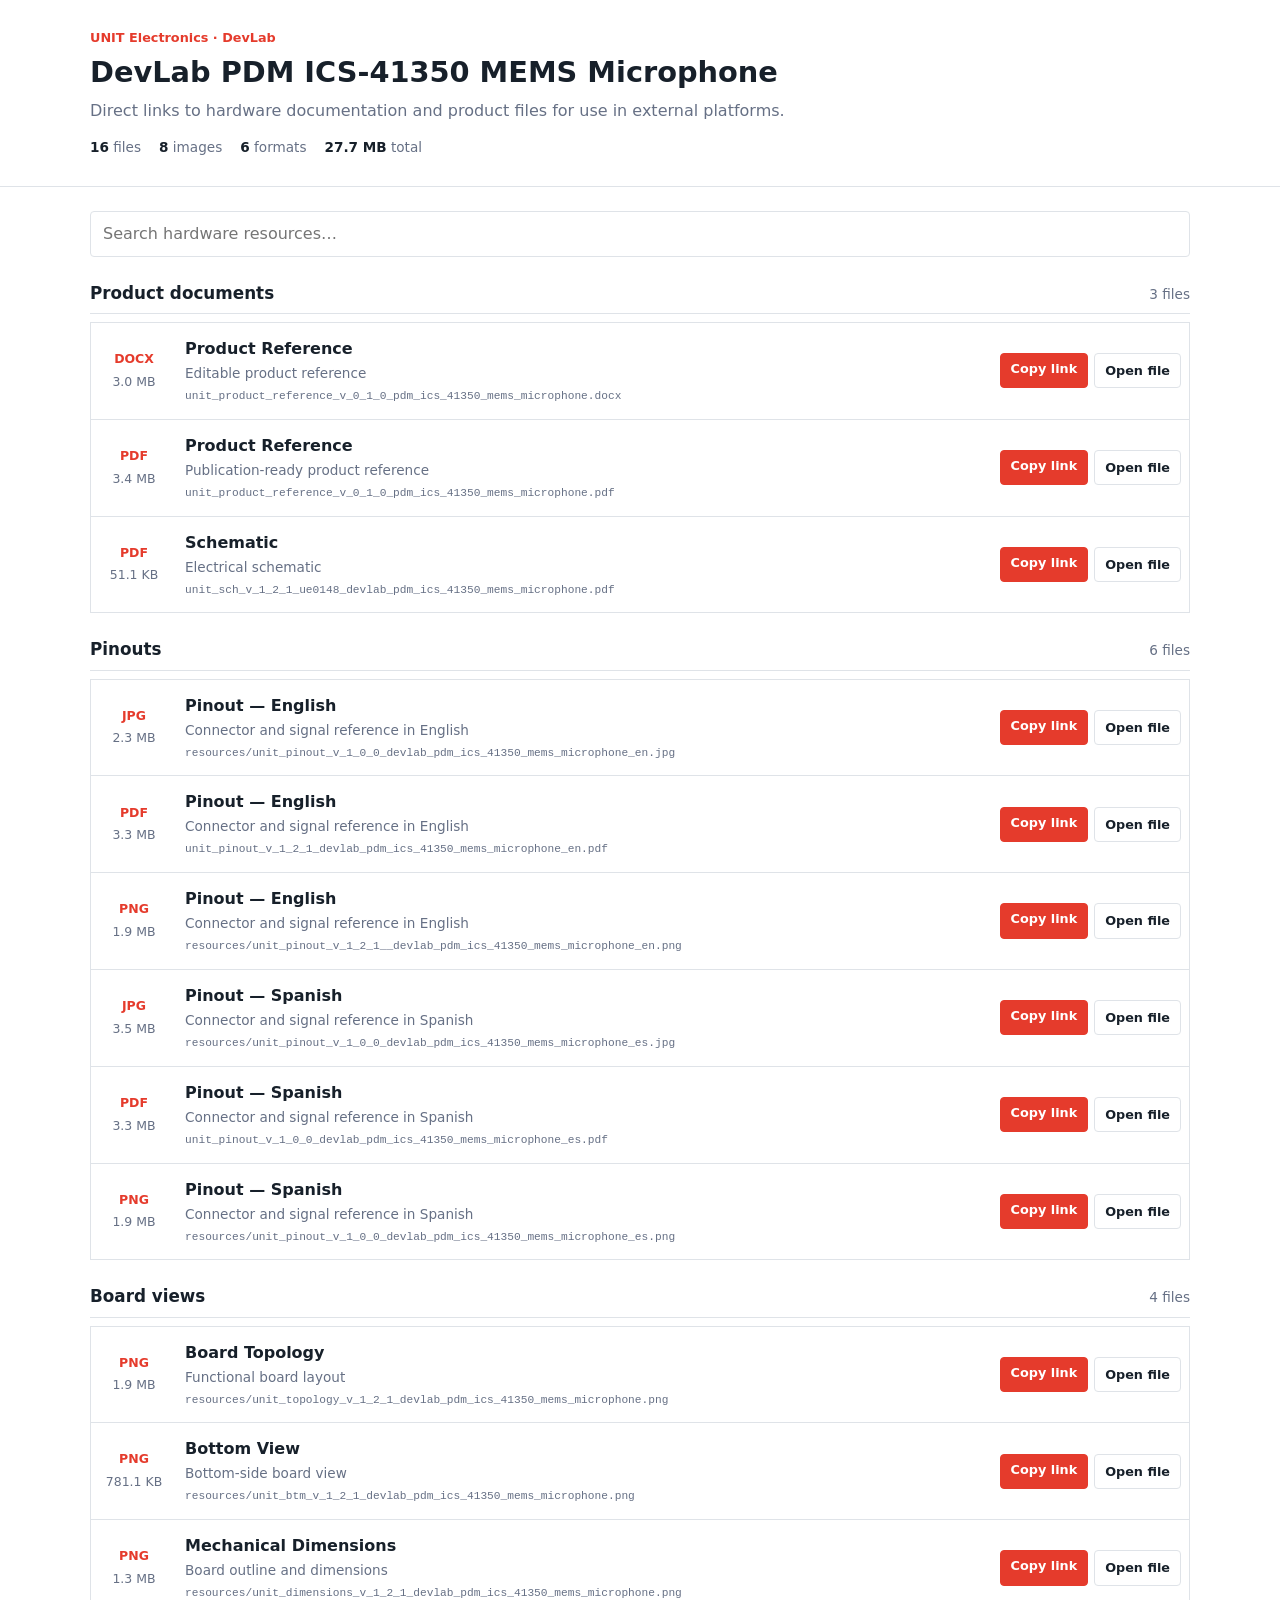
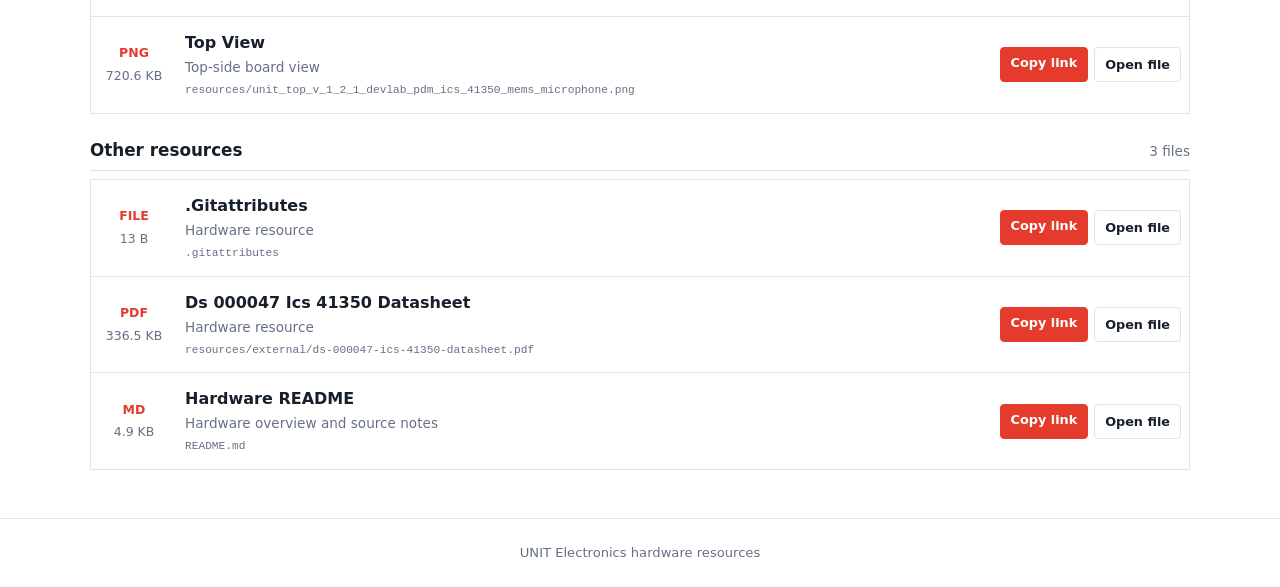
==== docs/hardware/index.html @ 79a632d2 "Auto-update hardware documentation [skip ci]" ====
<!DOCTYPE html>
<html lang="en">
<head>
  <meta charset="UTF-8">
  <meta name="viewport" content="width=device-width, initial-scale=1.0">
  <meta name="description" content="DevLab PDM ICS-41350 MEMS Microphone hardware documentation and downloads">
  <title>DevLab PDM ICS-41350 MEMS Microphone | Hardware Resources</title>
  <style>
    :root {
      --ink: #17202a;
      --muted: #667085;
      --line: #dfe3e8;
      --brand: #e53b2c;
    }
    * { box-sizing: border-box; }
    body {
      margin: 0;
      color: var(--ink);
      font: 16px/1.5 Inter, ui-sans-serif, system-ui, -apple-system, sans-serif;
    }
    .site-header { border-bottom: 1px solid var(--line); }
    .header-content, main {
      width: min(1100px, calc(100% - 32px));
      margin: 0 auto;
    }
    .header-content { padding: 28px 0; }
    .eyebrow {
      margin: 0 0 4px;
      color: var(--brand);
      font-size: .8rem;
      font-weight: 700;
    }
    h1 { margin: 0; font-size: 1.8rem; }
    .subtitle { margin: 5px 0 0; color: var(--muted); }
    .summary {
      display: flex;
      flex-wrap: wrap;
      gap: 18px;
      margin-top: 14px;
      color: var(--muted);
      font-size: .85rem;
    }
    .summary strong { color: var(--ink); }
    main { padding: 24px 0 48px; }
    .toolbar { margin-bottom: 24px; }
    .search {
      width: 100%;
      padding: 10px 12px;
      border: 1px solid var(--line);
      border-radius: 4px;
      color: var(--ink);
      font: inherit;
    }
    .search:focus { outline: 2px solid #f6c4bf; border-color: var(--brand); }
    .resource-section { margin-top: 24px; }
    .section-heading {
      display: flex;
      align-items: baseline;
      justify-content: space-between;
      margin-bottom: 8px;
      border-bottom: 1px solid var(--line);
    }
    .section-heading h2 { margin: 0 0 7px; font-size: 1.05rem; }
    .section-heading span { color: var(--muted); font-size: .85rem; }
    .resource-list { border-top: 1px solid var(--line); }
    .resource-item {
      display: grid;
      grid-template-columns: 70px minmax(0, 1fr) auto;
      align-items: center;
      gap: 16px;
      padding: 14px 8px;
      border: 1px solid var(--line);
      border-top: 0;
    }
    .file-meta { display: grid; gap: 4px; text-align: center; }
    .file-type {
      color: var(--brand);
      font-size: .78rem;
    }
    .file-size { color: var(--muted); font-size: .78rem; }
    .resource-details { min-width: 0; }
    .resource-item h3 { margin: 0; font-size: 1rem; }
    .resource-item p {
      display: inline;
      margin: 0 8px 0 0;
      color: var(--muted);
      font-size: .85rem;
    }
    .resource-item code {
      display: block;
      overflow: hidden;
      margin-top: 3px;
      color: var(--muted);
      font-size: .7rem;
      text-overflow: ellipsis;
      white-space: nowrap;
    }
    .actions { display: flex; gap: 6px; }
    .button {
      display: inline-flex;
      justify-content: center;
      padding: 7px 10px;
      border: 1px solid var(--line);
      border-radius: 4px;
      color: var(--ink);
      background: #fff;
      cursor: pointer;
      text-decoration: none;
      font-size: .8rem;
      font-weight: 600;
      font-family: inherit;
    }
    .button:hover { border-color: #aeb4bd; }
    .button.primary { color: #fff; border-color: var(--brand); background: var(--brand); }
    .empty-state { display: none; padding: 32px 0; color: var(--muted); text-align: center; }
    footer { padding: 24px 16px; border-top: 1px solid var(--line); color: var(--muted); text-align: center; font-size: .82rem; }
    [hidden] { display: none !important; }
    .visually-hidden {
      position: absolute;
      width: 1px;
      height: 1px;
      padding: 0;
      margin: -1px;
      overflow: hidden;
      clip: rect(0, 0, 0, 0);
      white-space: nowrap;
      border: 0;
    }
    @media (max-width: 680px) {
      .resource-item { grid-template-columns: 52px minmax(0, 1fr); }
      .actions { grid-column: 1 / -1; padding-left: 68px; }
    }
  </style>
</head>
<body>
  <header class="site-header">
    <div class="header-content">
      <p class="eyebrow">UNIT Electronics · DevLab</p>
      <h1>DevLab PDM ICS-41350 MEMS Microphone</h1>
      <p class="subtitle">Direct links to hardware documentation and product files for use in external platforms.</p>
      <div class="summary" aria-label="Resource summary">
        <span><strong>16</strong> files</span>
        <span><strong>8</strong> images</span>
        <span><strong>6</strong> formats</span>
        <span><strong>27.7 MB</strong> total</span>
      </div>
    </div>
  </header>
  <main>
    <div class="toolbar">
      <label for="resource-search" class="visually-hidden">Search hardware resources</label>
      <input id="resource-search" class="search" type="search" placeholder="Search hardware resources…" autocomplete="off">
    </div>

      <section class="resource-section">
        <div class="section-heading">
          <h2>Product documents</h2>
          <span>3 files</span>
        </div>
        <div class="resource-list">
        <article class="resource-item" data-search="product reference unit_product_reference_v_0_1_0_pdm_ics_41350_mems_microphone.docx editable product reference">
          <div class="file-meta">
            <strong class="file-type">DOCX</strong>
            <span class="file-size">3.0 MB</span>
          </div>
          <div class="resource-details">
            <h3>Product Reference</h3>
            <p>Editable product reference</p>
            <code title="unit_product_reference_v_0_1_0_pdm_ics_41350_mems_microphone.docx">unit_product_reference_v_0_1_0_pdm_ics_41350_mems_microphone.docx</code>
          </div>
          <div class="actions">
            <button class="button primary copy-link" type="button" data-url="unit_product_reference_v_0_1_0_pdm_ics_41350_mems_microphone.docx">Copy link</button>
            <a class="button" href="unit_product_reference_v_0_1_0_pdm_ics_41350_mems_microphone.docx" target="_blank" rel="noopener">Open file</a>
          </div>
        </article>

        <article class="resource-item" data-search="product reference unit_product_reference_v_0_1_0_pdm_ics_41350_mems_microphone.pdf publication-ready product reference">
          <div class="file-meta">
            <strong class="file-type">PDF</strong>
            <span class="file-size">3.4 MB</span>
          </div>
          <div class="resource-details">
            <h3>Product Reference</h3>
            <p>Publication-ready product reference</p>
            <code title="unit_product_reference_v_0_1_0_pdm_ics_41350_mems_microphone.pdf">unit_product_reference_v_0_1_0_pdm_ics_41350_mems_microphone.pdf</code>
          </div>
          <div class="actions">
            <button class="button primary copy-link" type="button" data-url="unit_product_reference_v_0_1_0_pdm_ics_41350_mems_microphone.pdf">Copy link</button>
            <a class="button" href="unit_product_reference_v_0_1_0_pdm_ics_41350_mems_microphone.pdf" target="_blank" rel="noopener">Open file</a>
          </div>
        </article>

        <article class="resource-item" data-search="schematic unit_sch_v_1_2_1_ue0148_devlab_pdm_ics_41350_mems_microphone.pdf electrical schematic">
          <div class="file-meta">
            <strong class="file-type">PDF</strong>
            <span class="file-size">51.1 KB</span>
          </div>
          <div class="resource-details">
            <h3>Schematic</h3>
            <p>Electrical schematic</p>
            <code title="unit_sch_v_1_2_1_ue0148_devlab_pdm_ics_41350_mems_microphone.pdf">unit_sch_v_1_2_1_ue0148_devlab_pdm_ics_41350_mems_microphone.pdf</code>
          </div>
          <div class="actions">
            <button class="button primary copy-link" type="button" data-url="unit_sch_v_1_2_1_ue0148_devlab_pdm_ics_41350_mems_microphone.pdf">Copy link</button>
            <a class="button" href="unit_sch_v_1_2_1_ue0148_devlab_pdm_ics_41350_mems_microphone.pdf" target="_blank" rel="noopener">Open file</a>
          </div>
        </article>
        </div>
      </section>
      <section class="resource-section">
        <div class="section-heading">
          <h2>Pinouts</h2>
          <span>6 files</span>
        </div>
        <div class="resource-list">
        <article class="resource-item" data-search="pinout — english resources/unit_pinout_v_1_0_0_devlab_pdm_ics_41350_mems_microphone_en.jpg connector and signal reference in english">
          <div class="file-meta">
            <strong class="file-type">JPG</strong>
            <span class="file-size">2.3 MB</span>
          </div>
          <div class="resource-details">
            <h3>Pinout — English</h3>
            <p>Connector and signal reference in English</p>
            <code title="resources/unit_pinout_v_1_0_0_devlab_pdm_ics_41350_mems_microphone_en.jpg">resources/unit_pinout_v_1_0_0_devlab_pdm_ics_41350_mems_microphone_en.jpg</code>
          </div>
          <div class="actions">
            <button class="button primary copy-link" type="button" data-url="resources/unit_pinout_v_1_0_0_devlab_pdm_ics_41350_mems_microphone_en.jpg">Copy link</button>
            <a class="button" href="resources/unit_pinout_v_1_0_0_devlab_pdm_ics_41350_mems_microphone_en.jpg" target="_blank" rel="noopener">Open file</a>
          </div>
        </article>

        <article class="resource-item" data-search="pinout — english unit_pinout_v_1_2_1_devlab_pdm_ics_41350_mems_microphone_en.pdf connector and signal reference in english">
          <div class="file-meta">
            <strong class="file-type">PDF</strong>
            <span class="file-size">3.3 MB</span>
          </div>
          <div class="resource-details">
            <h3>Pinout — English</h3>
            <p>Connector and signal reference in English</p>
            <code title="unit_pinout_v_1_2_1_devlab_pdm_ics_41350_mems_microphone_en.pdf">unit_pinout_v_1_2_1_devlab_pdm_ics_41350_mems_microphone_en.pdf</code>
          </div>
          <div class="actions">
            <button class="button primary copy-link" type="button" data-url="unit_pinout_v_1_2_1_devlab_pdm_ics_41350_mems_microphone_en.pdf">Copy link</button>
            <a class="button" href="unit_pinout_v_1_2_1_devlab_pdm_ics_41350_mems_microphone_en.pdf" target="_blank" rel="noopener">Open file</a>
          </div>
        </article>

        <article class="resource-item" data-search="pinout — english resources/unit_pinout_v_1_2_1__devlab_pdm_ics_41350_mems_microphone_en.png connector and signal reference in english">
          <div class="file-meta">
            <strong class="file-type">PNG</strong>
            <span class="file-size">1.9 MB</span>
          </div>
          <div class="resource-details">
            <h3>Pinout — English</h3>
            <p>Connector and signal reference in English</p>
            <code title="resources/unit_pinout_v_1_2_1__devlab_pdm_ics_41350_mems_microphone_en.png">resources/unit_pinout_v_1_2_1__devlab_pdm_ics_41350_mems_microphone_en.png</code>
          </div>
          <div class="actions">
            <button class="button primary copy-link" type="button" data-url="resources/unit_pinout_v_1_2_1__devlab_pdm_ics_41350_mems_microphone_en.png">Copy link</button>
            <a class="button" href="resources/unit_pinout_v_1_2_1__devlab_pdm_ics_41350_mems_microphone_en.png" target="_blank" rel="noopener">Open file</a>
          </div>
        </article>

        <article class="resource-item" data-search="pinout — spanish resources/unit_pinout_v_1_0_0_devlab_pdm_ics_41350_mems_microphone_es.jpg connector and signal reference in spanish">
          <div class="file-meta">
            <strong class="file-type">JPG</strong>
            <span class="file-size">3.5 MB</span>
          </div>
          <div class="resource-details">
            <h3>Pinout — Spanish</h3>
            <p>Connector and signal reference in Spanish</p>
            <code title="resources/unit_pinout_v_1_0_0_devlab_pdm_ics_41350_mems_microphone_es.jpg">resources/unit_pinout_v_1_0_0_devlab_pdm_ics_41350_mems_microphone_es.jpg</code>
          </div>
          <div class="actions">
            <button class="button primary copy-link" type="button" data-url="resources/unit_pinout_v_1_0_0_devlab_pdm_ics_41350_mems_microphone_es.jpg">Copy link</button>
            <a class="button" href="resources/unit_pinout_v_1_0_0_devlab_pdm_ics_41350_mems_microphone_es.jpg" target="_blank" rel="noopener">Open file</a>
          </div>
        </article>

        <article class="resource-item" data-search="pinout — spanish unit_pinout_v_1_0_0_devlab_pdm_ics_41350_mems_microphone_es.pdf connector and signal reference in spanish">
          <div class="file-meta">
            <strong class="file-type">PDF</strong>
            <span class="file-size">3.3 MB</span>
          </div>
          <div class="resource-details">
            <h3>Pinout — Spanish</h3>
            <p>Connector and signal reference in Spanish</p>
            <code title="unit_pinout_v_1_0_0_devlab_pdm_ics_41350_mems_microphone_es.pdf">unit_pinout_v_1_0_0_devlab_pdm_ics_41350_mems_microphone_es.pdf</code>
          </div>
          <div class="actions">
            <button class="button primary copy-link" type="button" data-url="unit_pinout_v_1_0_0_devlab_pdm_ics_41350_mems_microphone_es.pdf">Copy link</button>
            <a class="button" href="unit_pinout_v_1_0_0_devlab_pdm_ics_41350_mems_microphone_es.pdf" target="_blank" rel="noopener">Open file</a>
          </div>
        </article>

        <article class="resource-item" data-search="pinout — spanish resources/unit_pinout_v_1_0_0_devlab_pdm_ics_41350_mems_microphone_es.png connector and signal reference in spanish">
          <div class="file-meta">
            <strong class="file-type">PNG</strong>
            <span class="file-size">1.9 MB</span>
          </div>
          <div class="resource-details">
            <h3>Pinout — Spanish</h3>
            <p>Connector and signal reference in Spanish</p>
            <code title="resources/unit_pinout_v_1_0_0_devlab_pdm_ics_41350_mems_microphone_es.png">resources/unit_pinout_v_1_0_0_devlab_pdm_ics_41350_mems_microphone_es.png</code>
          </div>
          <div class="actions">
            <button class="button primary copy-link" type="button" data-url="resources/unit_pinout_v_1_0_0_devlab_pdm_ics_41350_mems_microphone_es.png">Copy link</button>
            <a class="button" href="resources/unit_pinout_v_1_0_0_devlab_pdm_ics_41350_mems_microphone_es.png" target="_blank" rel="noopener">Open file</a>
          </div>
        </article>
        </div>
      </section>
      <section class="resource-section">
        <div class="section-heading">
          <h2>Board views</h2>
          <span>4 files</span>
        </div>
        <div class="resource-list">
        <article class="resource-item" data-search="board topology resources/unit_topology_v_1_2_1_devlab_pdm_ics_41350_mems_microphone.png functional board layout">
          <div class="file-meta">
            <strong class="file-type">PNG</strong>
            <span class="file-size">1.9 MB</span>
          </div>
          <div class="resource-details">
            <h3>Board Topology</h3>
            <p>Functional board layout</p>
            <code title="resources/unit_topology_v_1_2_1_devlab_pdm_ics_41350_mems_microphone.png">resources/unit_topology_v_1_2_1_devlab_pdm_ics_41350_mems_microphone.png</code>
          </div>
          <div class="actions">
            <button class="button primary copy-link" type="button" data-url="resources/unit_topology_v_1_2_1_devlab_pdm_ics_41350_mems_microphone.png">Copy link</button>
            <a class="button" href="resources/unit_topology_v_1_2_1_devlab_pdm_ics_41350_mems_microphone.png" target="_blank" rel="noopener">Open file</a>
          </div>
        </article>

        <article class="resource-item" data-search="bottom view resources/unit_btm_v_1_2_1_devlab_pdm_ics_41350_mems_microphone.png bottom-side board view">
          <div class="file-meta">
            <strong class="file-type">PNG</strong>
            <span class="file-size">781.1 KB</span>
          </div>
          <div class="resource-details">
            <h3>Bottom View</h3>
            <p>Bottom-side board view</p>
            <code title="resources/unit_btm_v_1_2_1_devlab_pdm_ics_41350_mems_microphone.png">resources/unit_btm_v_1_2_1_devlab_pdm_ics_41350_mems_microphone.png</code>
          </div>
          <div class="actions">
            <button class="button primary copy-link" type="button" data-url="resources/unit_btm_v_1_2_1_devlab_pdm_ics_41350_mems_microphone.png">Copy link</button>
            <a class="button" href="resources/unit_btm_v_1_2_1_devlab_pdm_ics_41350_mems_microphone.png" target="_blank" rel="noopener">Open file</a>
          </div>
        </article>

        <article class="resource-item" data-search="mechanical dimensions resources/unit_dimensions_v_1_2_1_devlab_pdm_ics_41350_mems_microphone.png board outline and dimensions">
          <div class="file-meta">
            <strong class="file-type">PNG</strong>
            <span class="file-size">1.3 MB</span>
          </div>
          <div class="resource-details">
            <h3>Mechanical Dimensions</h3>
            <p>Board outline and dimensions</p>
            <code title="resources/unit_dimensions_v_1_2_1_devlab_pdm_ics_41350_mems_microphone.png">resources/unit_dimensions_v_1_2_1_devlab_pdm_ics_41350_mems_microphone.png</code>
          </div>
          <div class="actions">
            <button class="button primary copy-link" type="button" data-url="resources/unit_dimensions_v_1_2_1_devlab_pdm_ics_41350_mems_microphone.png">Copy link</button>
            <a class="button" href="resources/unit_dimensions_v_1_2_1_devlab_pdm_ics_41350_mems_microphone.png" target="_blank" rel="noopener">Open file</a>
          </div>
        </article>

        <article class="resource-item" data-search="top view resources/unit_top_v_1_2_1_devlab_pdm_ics_41350_mems_microphone.png top-side board view">
          <div class="file-meta">
            <strong class="file-type">PNG</strong>
            <span class="file-size">720.6 KB</span>
          </div>
          <div class="resource-details">
            <h3>Top View</h3>
            <p>Top-side board view</p>
            <code title="resources/unit_top_v_1_2_1_devlab_pdm_ics_41350_mems_microphone.png">resources/unit_top_v_1_2_1_devlab_pdm_ics_41350_mems_microphone.png</code>
          </div>
          <div class="actions">
            <button class="button primary copy-link" type="button" data-url="resources/unit_top_v_1_2_1_devlab_pdm_ics_41350_mems_microphone.png">Copy link</button>
            <a class="button" href="resources/unit_top_v_1_2_1_devlab_pdm_ics_41350_mems_microphone.png" target="_blank" rel="noopener">Open file</a>
          </div>
        </article>
        </div>
      </section>
      <section class="resource-section">
        <div class="section-heading">
          <h2>Other resources</h2>
          <span>3 files</span>
        </div>
        <div class="resource-list">
        <article class="resource-item" data-search=".gitattributes .gitattributes hardware resource">
          <div class="file-meta">
            <strong class="file-type">FILE</strong>
            <span class="file-size">13 B</span>
          </div>
          <div class="resource-details">
            <h3>.Gitattributes</h3>
            <p>Hardware resource</p>
            <code title=".gitattributes">.gitattributes</code>
          </div>
          <div class="actions">
            <button class="button primary copy-link" type="button" data-url=".gitattributes">Copy link</button>
            <a class="button" href=".gitattributes" target="_blank" rel="noopener">Open file</a>
          </div>
        </article>

        <article class="resource-item" data-search="ds 000047 ics 41350 datasheet resources/external/ds-000047-ics-41350-datasheet.pdf hardware resource">
          <div class="file-meta">
            <strong class="file-type">PDF</strong>
            <span class="file-size">336.5 KB</span>
          </div>
          <div class="resource-details">
            <h3>Ds 000047 Ics 41350 Datasheet</h3>
            <p>Hardware resource</p>
            <code title="resources/external/ds-000047-ics-41350-datasheet.pdf">resources/external/ds-000047-ics-41350-datasheet.pdf</code>
          </div>
          <div class="actions">
            <button class="button primary copy-link" type="button" data-url="resources/external/ds-000047-ics-41350-datasheet.pdf">Copy link</button>
            <a class="button" href="resources/external/ds-000047-ics-41350-datasheet.pdf" target="_blank" rel="noopener">Open file</a>
          </div>
        </article>

        <article class="resource-item" data-search="hardware readme readme.md hardware overview and source notes">
          <div class="file-meta">
            <strong class="file-type">MD</strong>
            <span class="file-size">4.9 KB</span>
          </div>
          <div class="resource-details">
            <h3>Hardware README</h3>
            <p>Hardware overview and source notes</p>
            <code title="README.md">README.md</code>
          </div>
          <div class="actions">
            <button class="button primary copy-link" type="button" data-url="README.md">Copy link</button>
            <a class="button" href="README.md" target="_blank" rel="noopener">Open file</a>
          </div>
        </article>
        </div>
      </section>
    <p id="empty-state" class="empty-state">No resources match your search.</p>
  </main>
  <footer>UNIT Electronics hardware resources</footer>
  <script>
    const search = document.getElementById('resource-search');
    const sections = [...document.querySelectorAll('.resource-section')];
    const emptyState = document.getElementById('empty-state');
    const copyText = async (text) => {
      try {
        await navigator.clipboard.writeText(text);
      } catch (error) {
        const input = document.createElement('textarea');
        input.value = text;
        input.style.position = 'fixed';
        input.style.opacity = '0';
        document.body.appendChild(input);
        input.select();
        document.execCommand('copy');
        input.remove();
      }
    };
    document.querySelectorAll('.copy-link').forEach((button) => {
      button.addEventListener('click', async () => {
        const absoluteUrl = new URL(button.dataset.url, document.baseURI).href;
        await copyText(absoluteUrl);
        const originalLabel = button.textContent;
        button.textContent = 'Copied';
        setTimeout(() => { button.textContent = originalLabel; }, 1600);
      });
    });
    search.addEventListener('input', () => {
      const query = search.value.trim().toLowerCase();
      let visibleCards = 0;
      sections.forEach((section) => {
        let sectionCards = 0;
        section.querySelectorAll('.resource-item').forEach((card) => {
          const match = card.dataset.search.includes(query);
          card.hidden = !match;
          sectionCards += Number(match);
        });
        section.hidden = sectionCards === 0;
        visibleCards += sectionCards;
      });
      emptyState.style.display = visibleCards ? 'none' : 'block';
    });
  </script>
</body>
</html>
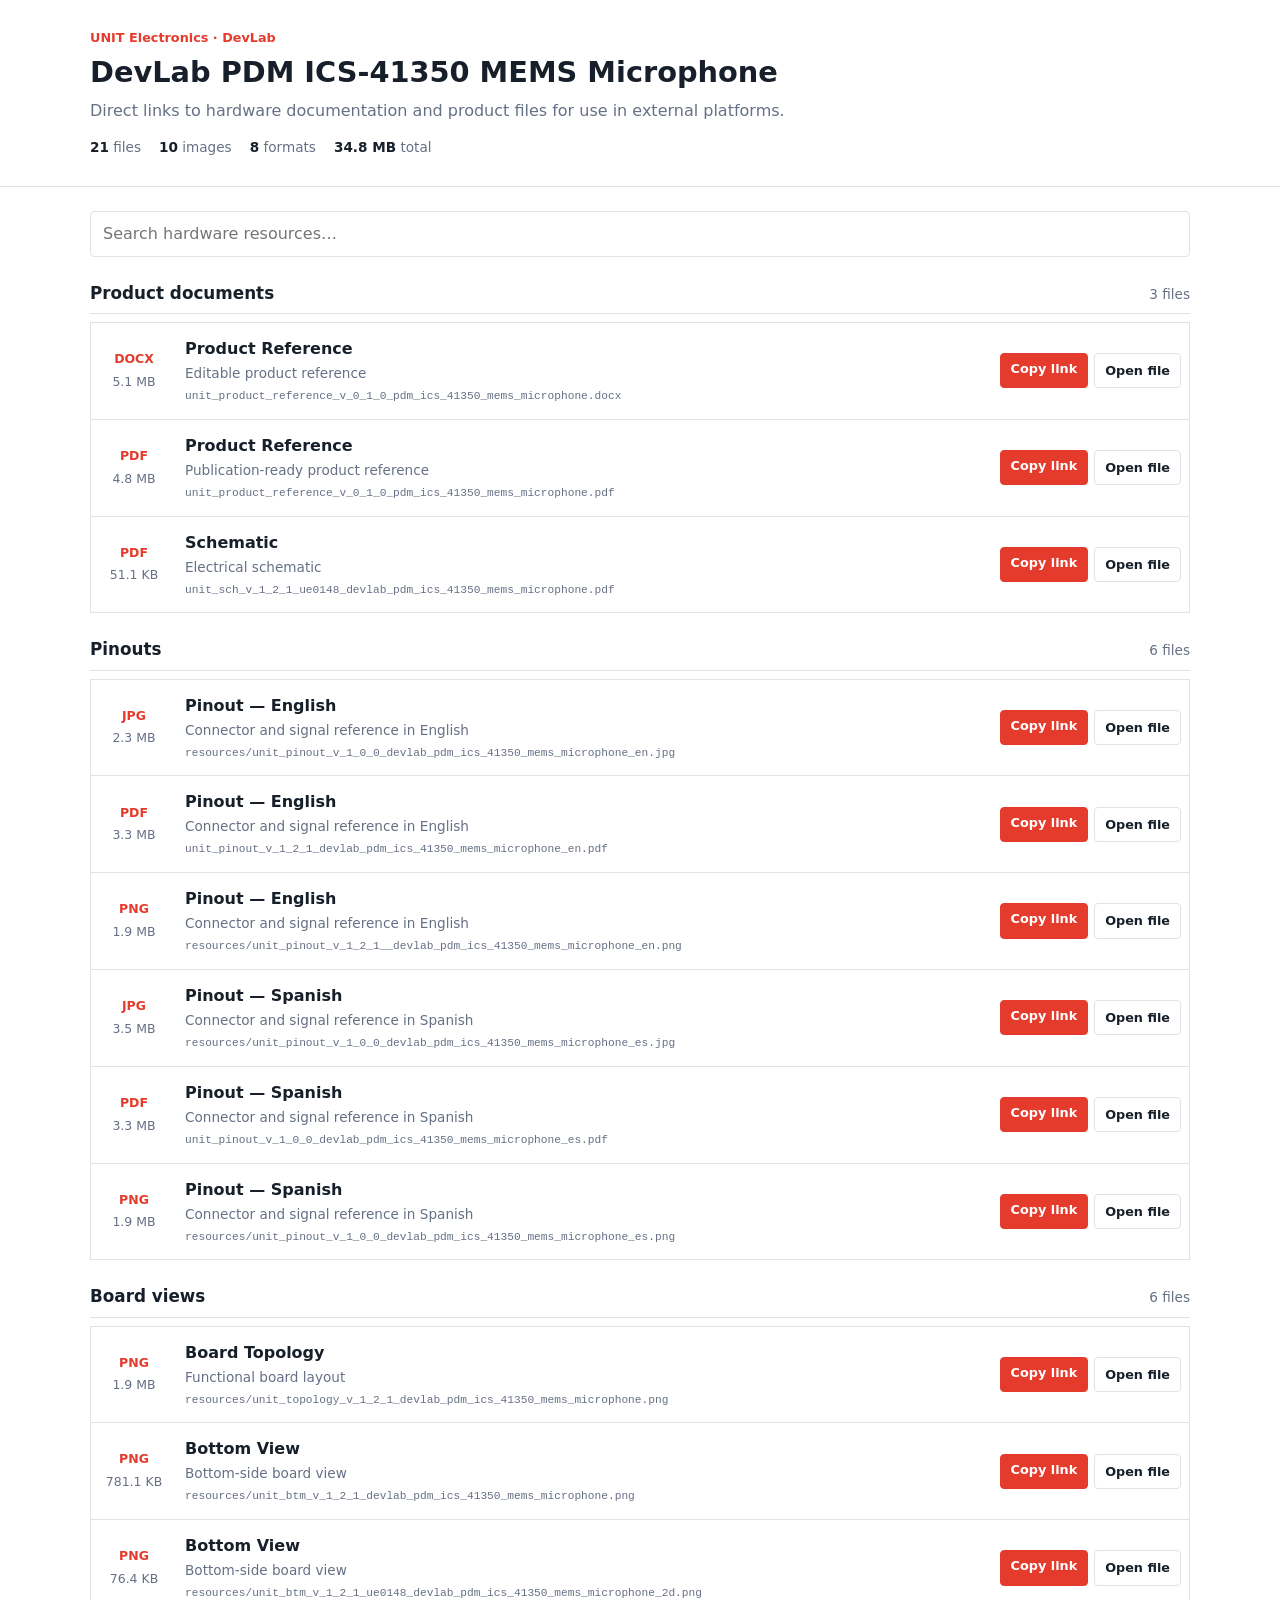
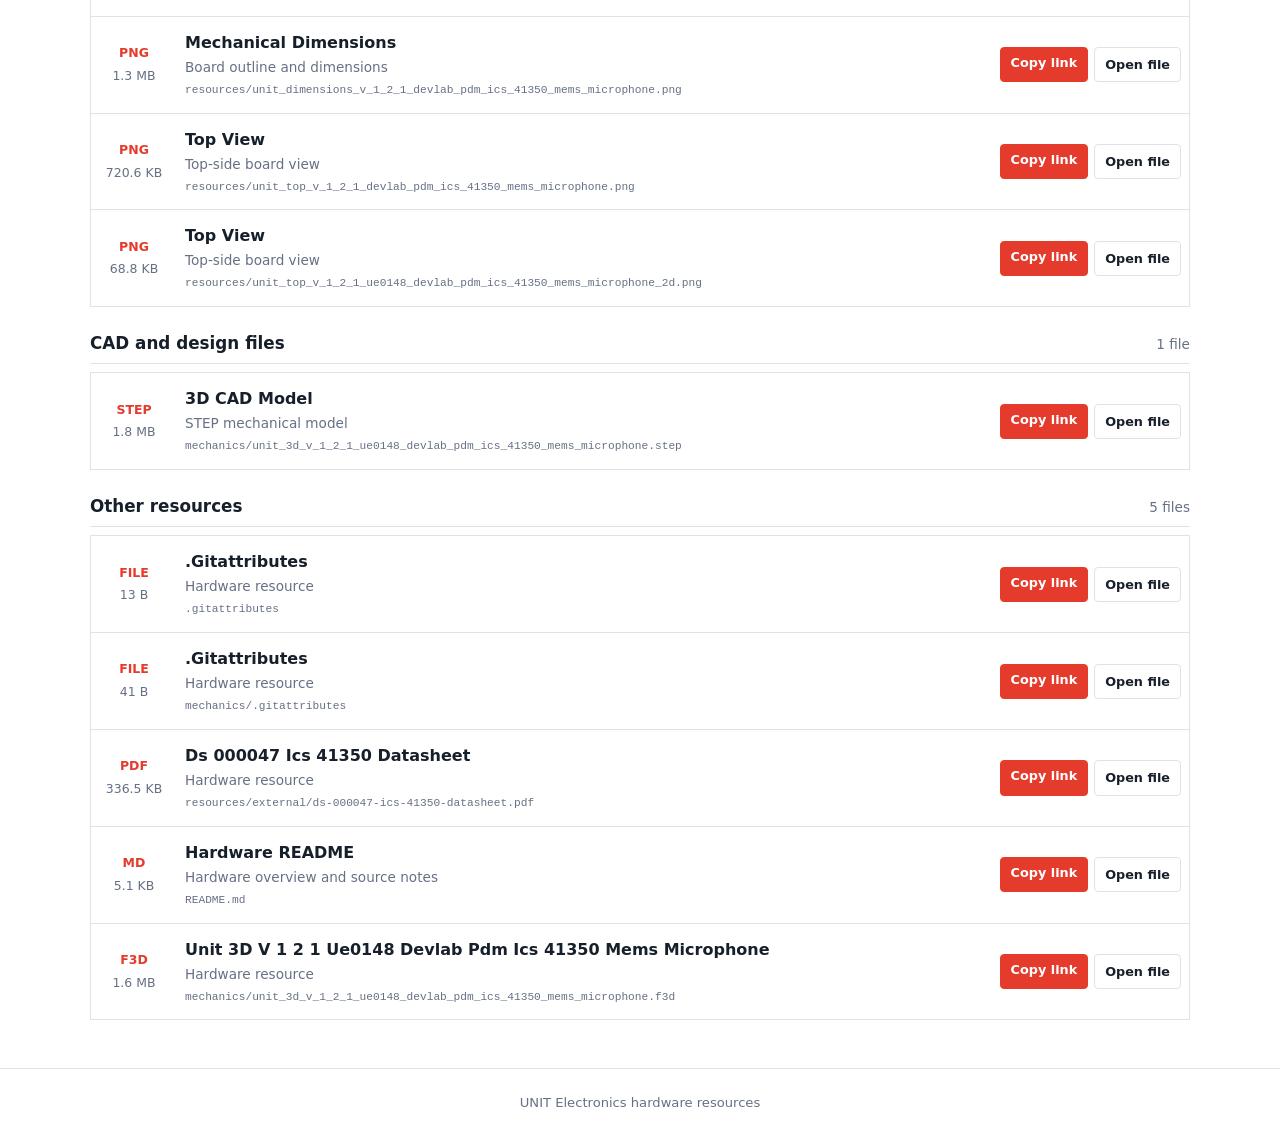
==== commit 7640d8e7: "Auto-update hardware documentation [skip ci]" ====
--- a/docs/hardware/index.html
+++ b/docs/hardware/index.html
@@ -139,10 +139,10 @@
       <h1>DevLab PDM ICS-41350 MEMS Microphone</h1>
       <p class="subtitle">Direct links to hardware documentation and product files for use in external platforms.</p>
       <div class="summary" aria-label="Resource summary">
-        <span><strong>16</strong> files</span>
-        <span><strong>8</strong> images</span>
-        <span><strong>6</strong> formats</span>
-        <span><strong>27.7 MB</strong> total</span>
+        <span><strong>21</strong> files</span>
+        <span><strong>10</strong> images</span>
+        <span><strong>8</strong> formats</span>
+        <span><strong>34.8 MB</strong> total</span>
       </div>
     </div>
   </header>
@@ -161,7 +161,7 @@
         <article class="resource-item" data-search="product reference unit_product_reference_v_0_1_0_pdm_ics_41350_mems_microphone.docx editable product reference">
           <div class="file-meta">
             <strong class="file-type">DOCX</strong>
-            <span class="file-size">3.0 MB</span>
+            <span class="file-size">5.1 MB</span>
           </div>
           <div class="resource-details">
             <h3>Product Reference</h3>
@@ -177,7 +177,7 @@
         <article class="resource-item" data-search="product reference unit_product_reference_v_0_1_0_pdm_ics_41350_mems_microphone.pdf publication-ready product reference">
           <div class="file-meta">
             <strong class="file-type">PDF</strong>
-            <span class="file-size">3.4 MB</span>
+            <span class="file-size">4.8 MB</span>
           </div>
           <div class="resource-details">
             <h3>Product Reference</h3>
@@ -313,7 +313,7 @@
       <section class="resource-section">
         <div class="section-heading">
           <h2>Board views</h2>
-          <span>4 files</span>
+          <span>6 files</span>
         </div>
         <div class="resource-list">
         <article class="resource-item" data-search="board topology resources/unit_topology_v_1_2_1_devlab_pdm_ics_41350_mems_microphone.png functional board layout">
@@ -348,6 +348,22 @@
           </div>
         </article>
 
+        <article class="resource-item" data-search="bottom view resources/unit_btm_v_1_2_1_ue0148_devlab_pdm_ics_41350_mems_microphone_2d.png bottom-side board view">
+          <div class="file-meta">
+            <strong class="file-type">PNG</strong>
+            <span class="file-size">76.4 KB</span>
+          </div>
+          <div class="resource-details">
+            <h3>Bottom View</h3>
+            <p>Bottom-side board view</p>
+            <code title="resources/unit_btm_v_1_2_1_ue0148_devlab_pdm_ics_41350_mems_microphone_2d.png">resources/unit_btm_v_1_2_1_ue0148_devlab_pdm_ics_41350_mems_microphone_2d.png</code>
+          </div>
+          <div class="actions">
+            <button class="button primary copy-link" type="button" data-url="resources/unit_btm_v_1_2_1_ue0148_devlab_pdm_ics_41350_mems_microphone_2d.png">Copy link</button>
+            <a class="button" href="resources/unit_btm_v_1_2_1_ue0148_devlab_pdm_ics_41350_mems_microphone_2d.png" target="_blank" rel="noopener">Open file</a>
+          </div>
+        </article>
+
         <article class="resource-item" data-search="mechanical dimensions resources/unit_dimensions_v_1_2_1_devlab_pdm_ics_41350_mems_microphone.png board outline and dimensions">
           <div class="file-meta">
             <strong class="file-type">PNG</strong>
@@ -377,6 +393,45 @@
           <div class="actions">
             <button class="button primary copy-link" type="button" data-url="resources/unit_top_v_1_2_1_devlab_pdm_ics_41350_mems_microphone.png">Copy link</button>
             <a class="button" href="resources/unit_top_v_1_2_1_devlab_pdm_ics_41350_mems_microphone.png" target="_blank" rel="noopener">Open file</a>
+          </div>
+        </article>
+
+        <article class="resource-item" data-search="top view resources/unit_top_v_1_2_1_ue0148_devlab_pdm_ics_41350_mems_microphone_2d.png top-side board view">
+          <div class="file-meta">
+            <strong class="file-type">PNG</strong>
+            <span class="file-size">68.8 KB</span>
+          </div>
+          <div class="resource-details">
+            <h3>Top View</h3>
+            <p>Top-side board view</p>
+            <code title="resources/unit_top_v_1_2_1_ue0148_devlab_pdm_ics_41350_mems_microphone_2d.png">resources/unit_top_v_1_2_1_ue0148_devlab_pdm_ics_41350_mems_microphone_2d.png</code>
+          </div>
+          <div class="actions">
+            <button class="button primary copy-link" type="button" data-url="resources/unit_top_v_1_2_1_ue0148_devlab_pdm_ics_41350_mems_microphone_2d.png">Copy link</button>
+            <a class="button" href="resources/unit_top_v_1_2_1_ue0148_devlab_pdm_ics_41350_mems_microphone_2d.png" target="_blank" rel="noopener">Open file</a>
+          </div>
+        </article>
+        </div>
+      </section>
+      <section class="resource-section">
+        <div class="section-heading">
+          <h2>CAD and design files</h2>
+          <span>1 file</span>
+        </div>
+        <div class="resource-list">
+        <article class="resource-item" data-search="3d cad model mechanics/unit_3d_v_1_2_1_ue0148_devlab_pdm_ics_41350_mems_microphone.step step mechanical model">
+          <div class="file-meta">
+            <strong class="file-type">STEP</strong>
+            <span class="file-size">1.8 MB</span>
+          </div>
+          <div class="resource-details">
+            <h3>3D CAD Model</h3>
+            <p>STEP mechanical model</p>
+            <code title="mechanics/unit_3d_v_1_2_1_ue0148_devlab_pdm_ics_41350_mems_microphone.step">mechanics/unit_3d_v_1_2_1_ue0148_devlab_pdm_ics_41350_mems_microphone.step</code>
+          </div>
+          <div class="actions">
+            <button class="button primary copy-link" type="button" data-url="mechanics/unit_3d_v_1_2_1_ue0148_devlab_pdm_ics_41350_mems_microphone.step">Copy link</button>
+            <a class="button" href="mechanics/unit_3d_v_1_2_1_ue0148_devlab_pdm_ics_41350_mems_microphone.step" target="_blank" rel="noopener">Open file</a>
           </div>
         </article>
         </div>
@@ -384,7 +439,7 @@
       <section class="resource-section">
         <div class="section-heading">
           <h2>Other resources</h2>
-          <span>3 files</span>
+          <span>5 files</span>
         </div>
         <div class="resource-list">
         <article class="resource-item" data-search=".gitattributes .gitattributes hardware resource">
@@ -403,6 +458,22 @@
           </div>
         </article>
 
+        <article class="resource-item" data-search=".gitattributes mechanics/.gitattributes hardware resource">
+          <div class="file-meta">
+            <strong class="file-type">FILE</strong>
+            <span class="file-size">41 B</span>
+          </div>
+          <div class="resource-details">
+            <h3>.Gitattributes</h3>
+            <p>Hardware resource</p>
+            <code title="mechanics/.gitattributes">mechanics/.gitattributes</code>
+          </div>
+          <div class="actions">
+            <button class="button primary copy-link" type="button" data-url="mechanics/.gitattributes">Copy link</button>
+            <a class="button" href="mechanics/.gitattributes" target="_blank" rel="noopener">Open file</a>
+          </div>
+        </article>
+
         <article class="resource-item" data-search="ds 000047 ics 41350 datasheet resources/external/ds-000047-ics-41350-datasheet.pdf hardware resource">
           <div class="file-meta">
             <strong class="file-type">PDF</strong>
@@ -422,7 +493,7 @@
         <article class="resource-item" data-search="hardware readme readme.md hardware overview and source notes">
           <div class="file-meta">
             <strong class="file-type">MD</strong>
-            <span class="file-size">4.9 KB</span>
+            <span class="file-size">5.1 KB</span>
           </div>
           <div class="resource-details">
             <h3>Hardware README</h3>
@@ -432,6 +503,22 @@
           <div class="actions">
             <button class="button primary copy-link" type="button" data-url="README.md">Copy link</button>
             <a class="button" href="README.md" target="_blank" rel="noopener">Open file</a>
+          </div>
+        </article>
+
+        <article class="resource-item" data-search="unit 3d v 1 2 1 ue0148 devlab pdm ics 41350 mems microphone mechanics/unit_3d_v_1_2_1_ue0148_devlab_pdm_ics_41350_mems_microphone.f3d hardware resource">
+          <div class="file-meta">
+            <strong class="file-type">F3D</strong>
+            <span class="file-size">1.6 MB</span>
+          </div>
+          <div class="resource-details">
+            <h3>Unit 3D V 1 2 1 Ue0148 Devlab Pdm Ics 41350 Mems Microphone</h3>
+            <p>Hardware resource</p>
+            <code title="mechanics/unit_3d_v_1_2_1_ue0148_devlab_pdm_ics_41350_mems_microphone.f3d">mechanics/unit_3d_v_1_2_1_ue0148_devlab_pdm_ics_41350_mems_microphone.f3d</code>
+          </div>
+          <div class="actions">
+            <button class="button primary copy-link" type="button" data-url="mechanics/unit_3d_v_1_2_1_ue0148_devlab_pdm_ics_41350_mems_microphone.f3d">Copy link</button>
+            <a class="button" href="mechanics/unit_3d_v_1_2_1_ue0148_devlab_pdm_ics_41350_mems_microphone.f3d" target="_blank" rel="noopener">Open file</a>
           </div>
         </article>
         </div>
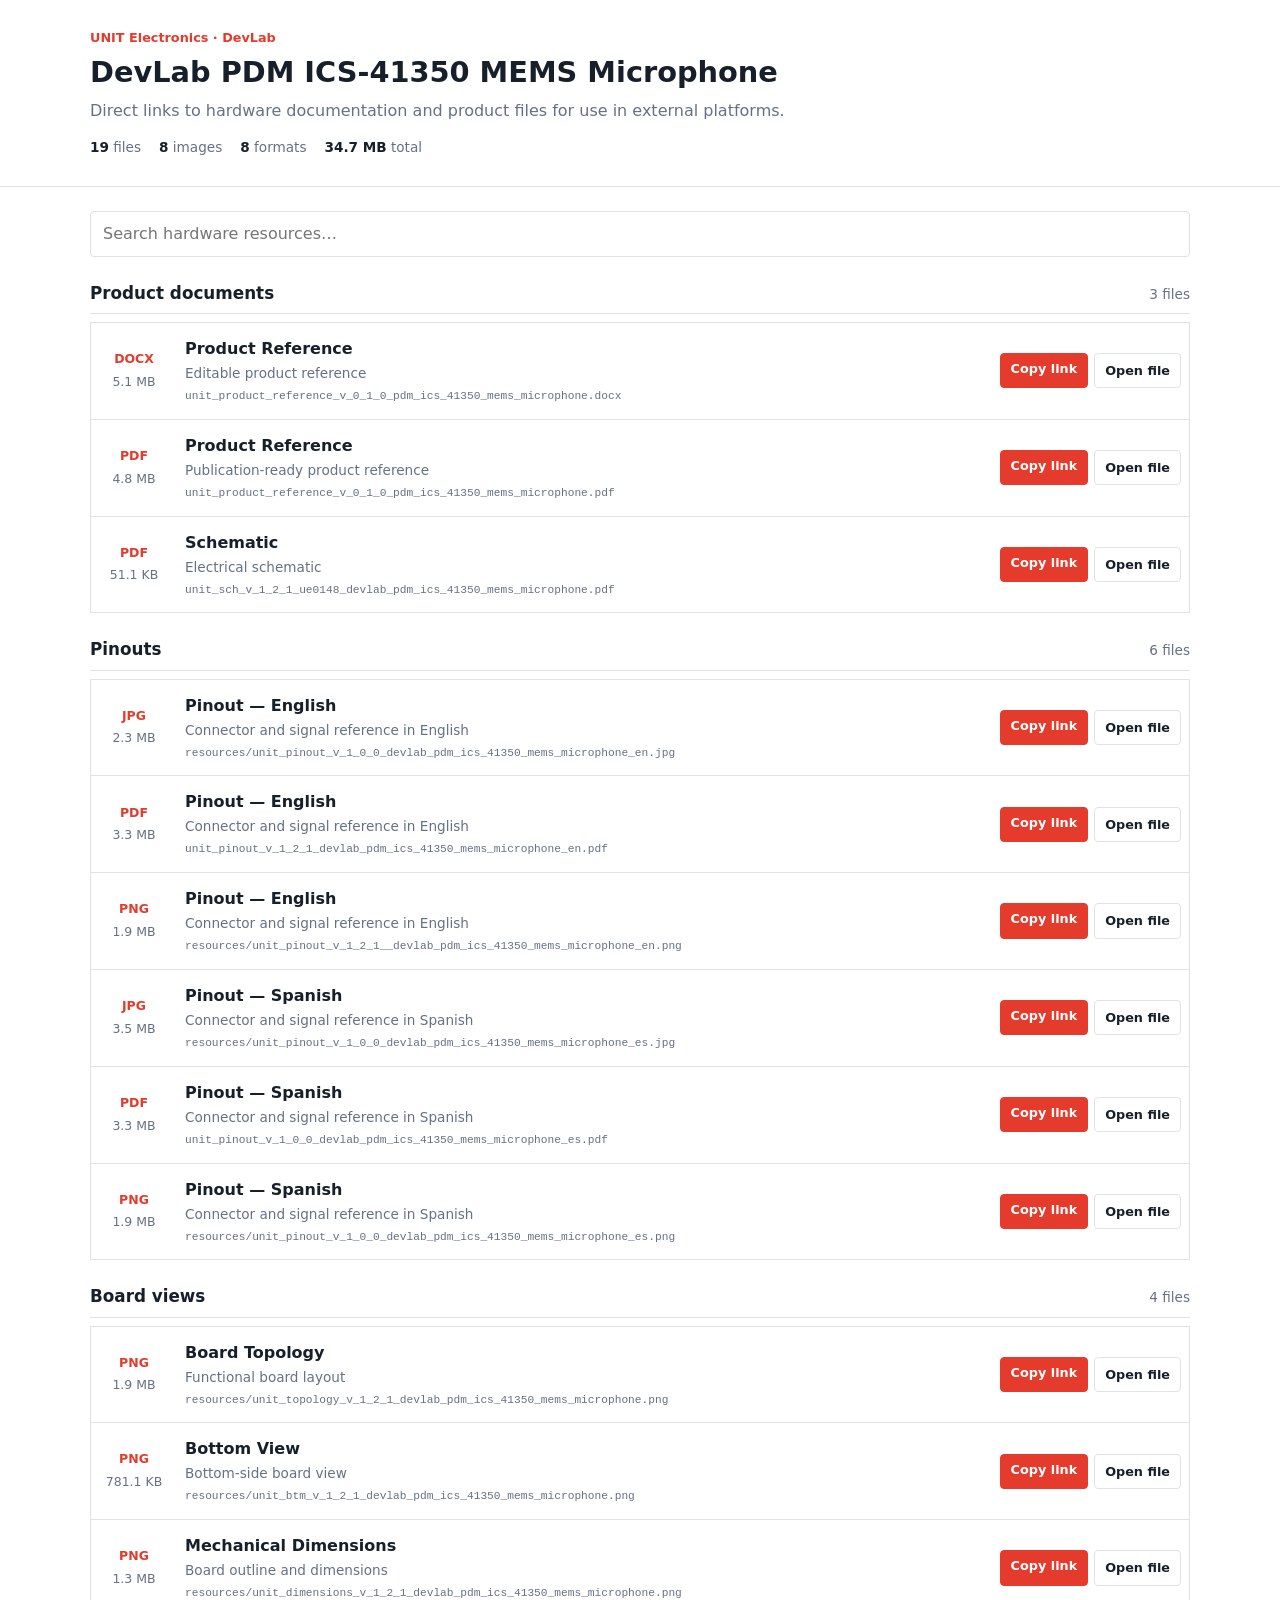
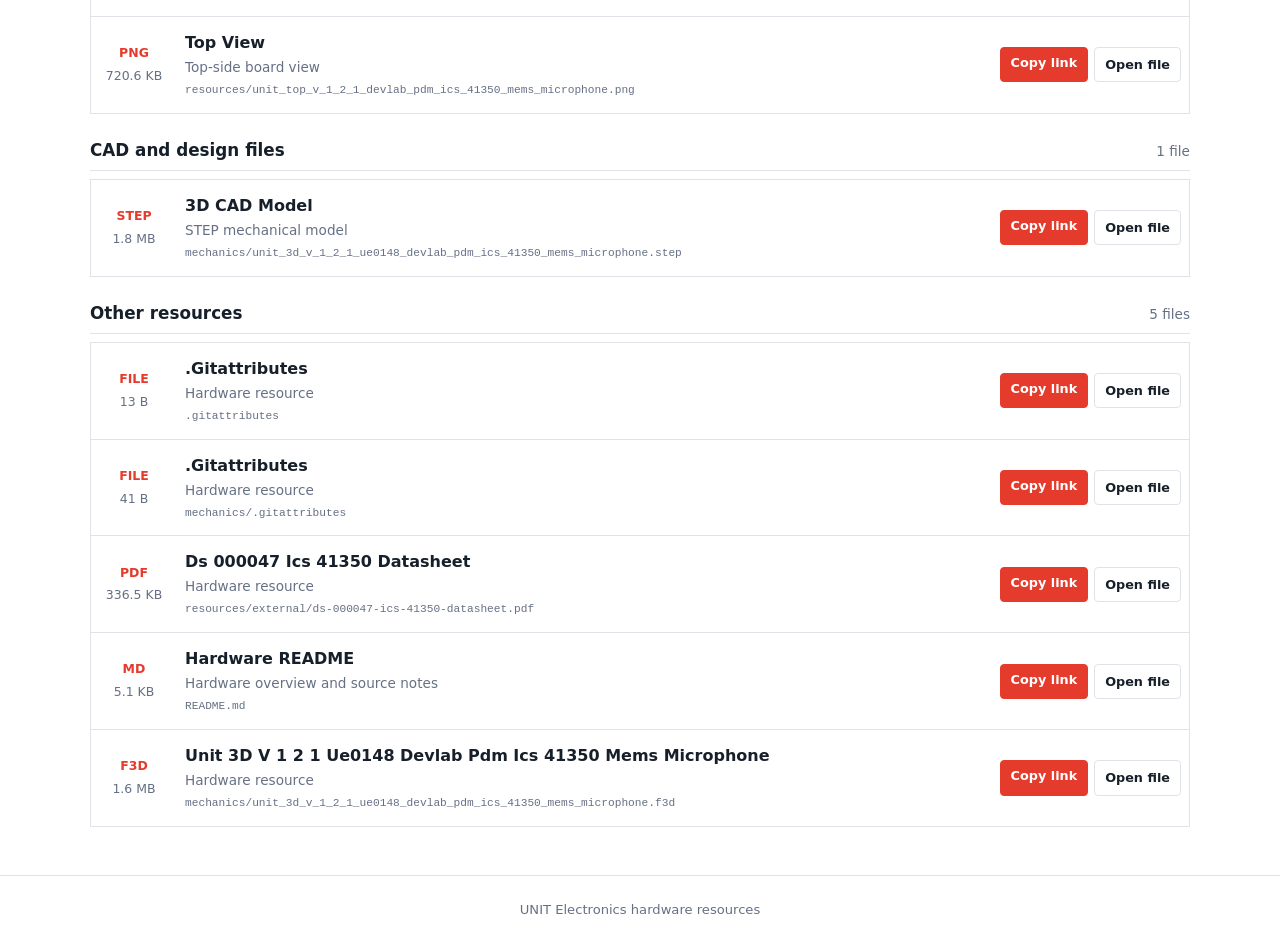
==== commit b1db3b99: "Auto-update hardware documentation [skip ci]" ====
--- a/docs/hardware/index.html
+++ b/docs/hardware/index.html
@@ -139,10 +139,10 @@
       <h1>DevLab PDM ICS-41350 MEMS Microphone</h1>
       <p class="subtitle">Direct links to hardware documentation and product files for use in external platforms.</p>
       <div class="summary" aria-label="Resource summary">
-        <span><strong>21</strong> files</span>
-        <span><strong>10</strong> images</span>
+        <span><strong>19</strong> files</span>
+        <span><strong>8</strong> images</span>
         <span><strong>8</strong> formats</span>
-        <span><strong>34.8 MB</strong> total</span>
+        <span><strong>34.7 MB</strong> total</span>
       </div>
     </div>
   </header>
@@ -313,7 +313,7 @@
       <section class="resource-section">
         <div class="section-heading">
           <h2>Board views</h2>
-          <span>6 files</span>
+          <span>4 files</span>
         </div>
         <div class="resource-list">
         <article class="resource-item" data-search="board topology resources/unit_topology_v_1_2_1_devlab_pdm_ics_41350_mems_microphone.png functional board layout">
@@ -348,22 +348,6 @@
           </div>
         </article>
 
-        <article class="resource-item" data-search="bottom view resources/unit_btm_v_1_2_1_ue0148_devlab_pdm_ics_41350_mems_microphone_2d.png bottom-side board view">
-          <div class="file-meta">
-            <strong class="file-type">PNG</strong>
-            <span class="file-size">76.4 KB</span>
-          </div>
-          <div class="resource-details">
-            <h3>Bottom View</h3>
-            <p>Bottom-side board view</p>
-            <code title="resources/unit_btm_v_1_2_1_ue0148_devlab_pdm_ics_41350_mems_microphone_2d.png">resources/unit_btm_v_1_2_1_ue0148_devlab_pdm_ics_41350_mems_microphone_2d.png</code>
-          </div>
-          <div class="actions">
-            <button class="button primary copy-link" type="button" data-url="resources/unit_btm_v_1_2_1_ue0148_devlab_pdm_ics_41350_mems_microphone_2d.png">Copy link</button>
-            <a class="button" href="resources/unit_btm_v_1_2_1_ue0148_devlab_pdm_ics_41350_mems_microphone_2d.png" target="_blank" rel="noopener">Open file</a>
-          </div>
-        </article>
-
         <article class="resource-item" data-search="mechanical dimensions resources/unit_dimensions_v_1_2_1_devlab_pdm_ics_41350_mems_microphone.png board outline and dimensions">
           <div class="file-meta">
             <strong class="file-type">PNG</strong>
@@ -393,22 +377,6 @@
           <div class="actions">
             <button class="button primary copy-link" type="button" data-url="resources/unit_top_v_1_2_1_devlab_pdm_ics_41350_mems_microphone.png">Copy link</button>
             <a class="button" href="resources/unit_top_v_1_2_1_devlab_pdm_ics_41350_mems_microphone.png" target="_blank" rel="noopener">Open file</a>
-          </div>
-        </article>
-
-        <article class="resource-item" data-search="top view resources/unit_top_v_1_2_1_ue0148_devlab_pdm_ics_41350_mems_microphone_2d.png top-side board view">
-          <div class="file-meta">
-            <strong class="file-type">PNG</strong>
-            <span class="file-size">68.8 KB</span>
-          </div>
-          <div class="resource-details">
-            <h3>Top View</h3>
-            <p>Top-side board view</p>
-            <code title="resources/unit_top_v_1_2_1_ue0148_devlab_pdm_ics_41350_mems_microphone_2d.png">resources/unit_top_v_1_2_1_ue0148_devlab_pdm_ics_41350_mems_microphone_2d.png</code>
-          </div>
-          <div class="actions">
-            <button class="button primary copy-link" type="button" data-url="resources/unit_top_v_1_2_1_ue0148_devlab_pdm_ics_41350_mems_microphone_2d.png">Copy link</button>
-            <a class="button" href="resources/unit_top_v_1_2_1_ue0148_devlab_pdm_ics_41350_mems_microphone_2d.png" target="_blank" rel="noopener">Open file</a>
           </div>
         </article>
         </div>
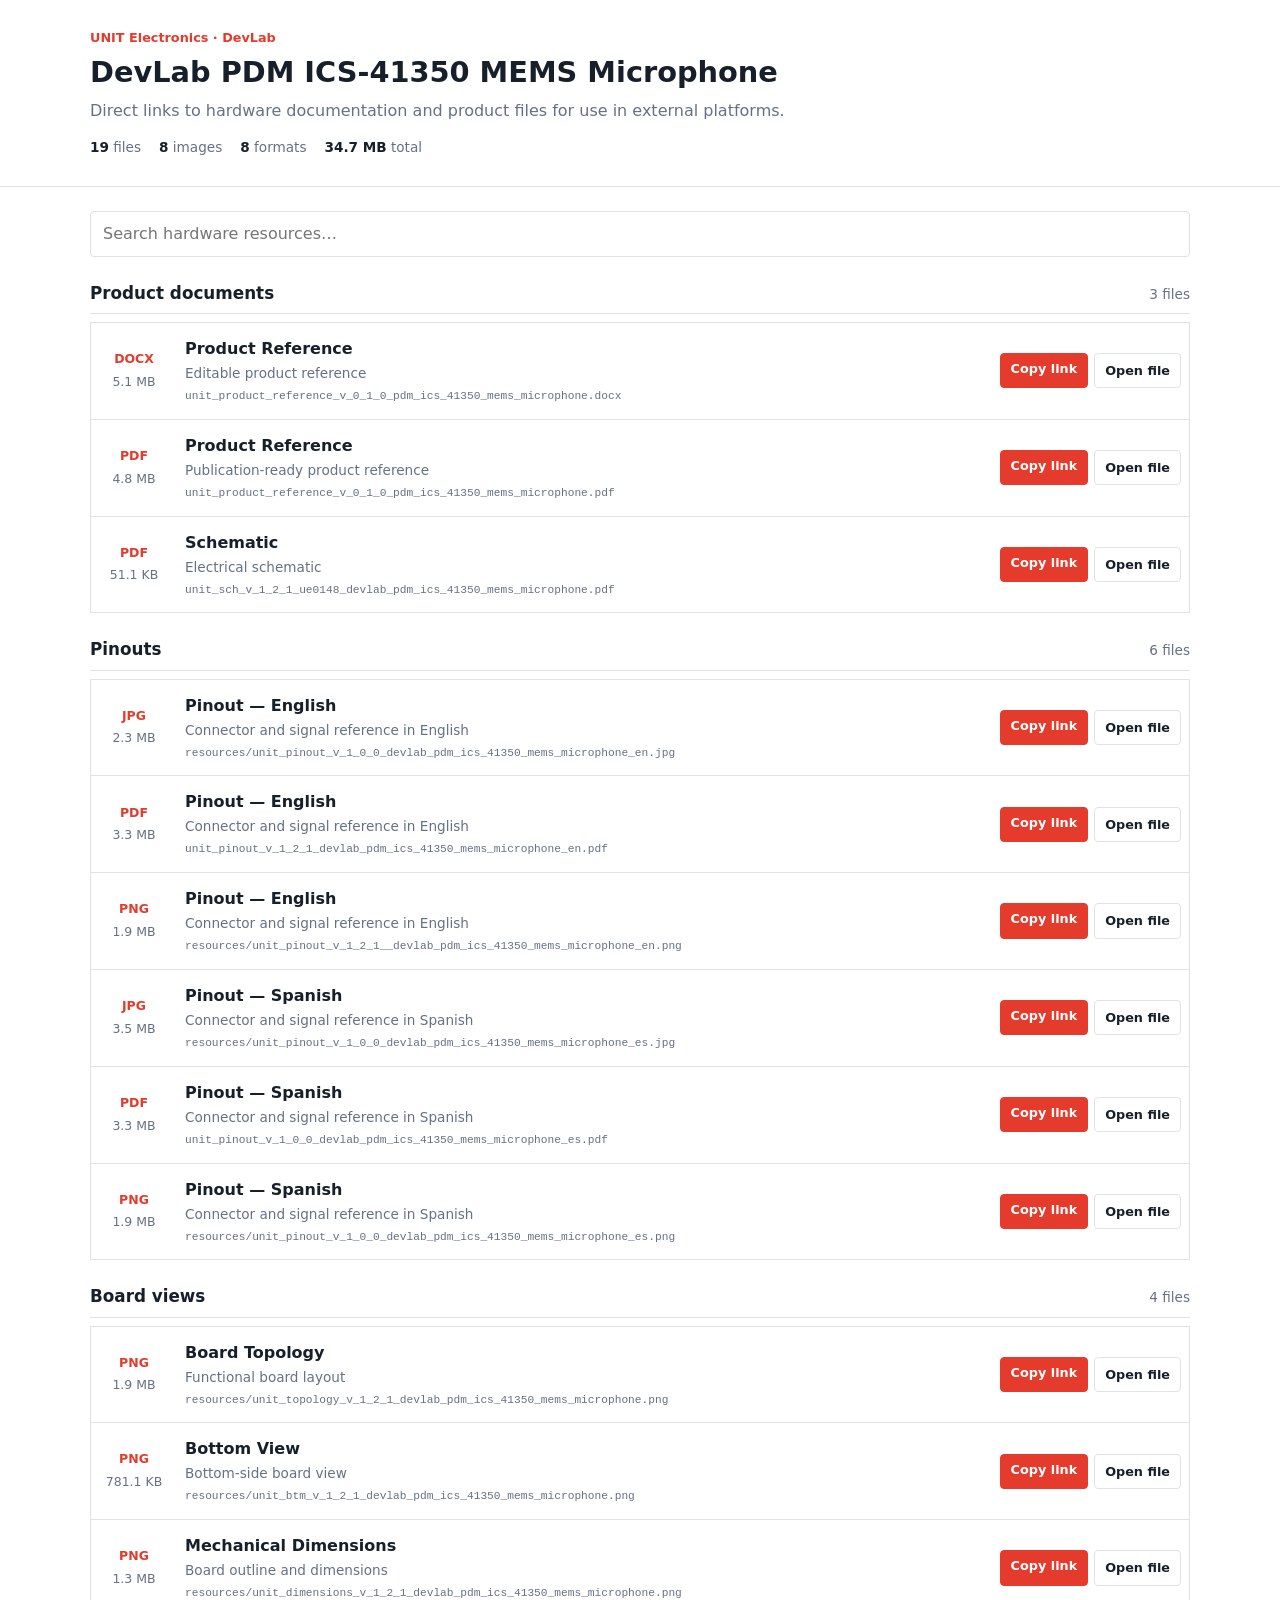
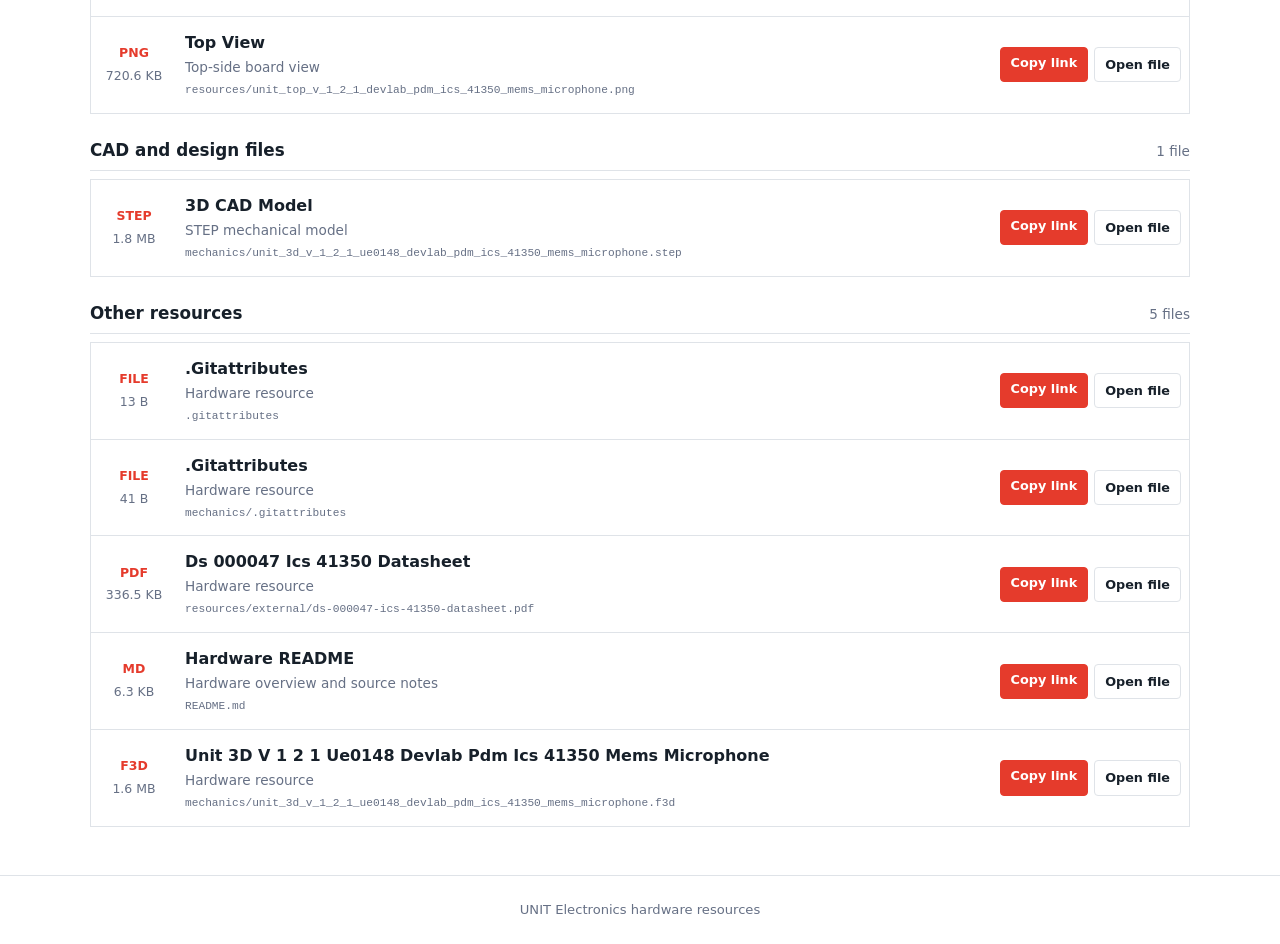
==== commit a61171c0: "Auto-update hardware documentation [skip ci]" ====
--- a/docs/hardware/index.html
+++ b/docs/hardware/index.html
@@ -461,7 +461,7 @@
         <article class="resource-item" data-search="hardware readme readme.md hardware overview and source notes">
           <div class="file-meta">
             <strong class="file-type">MD</strong>
-            <span class="file-size">5.1 KB</span>
+            <span class="file-size">6.3 KB</span>
           </div>
           <div class="resource-details">
             <h3>Hardware README</h3>
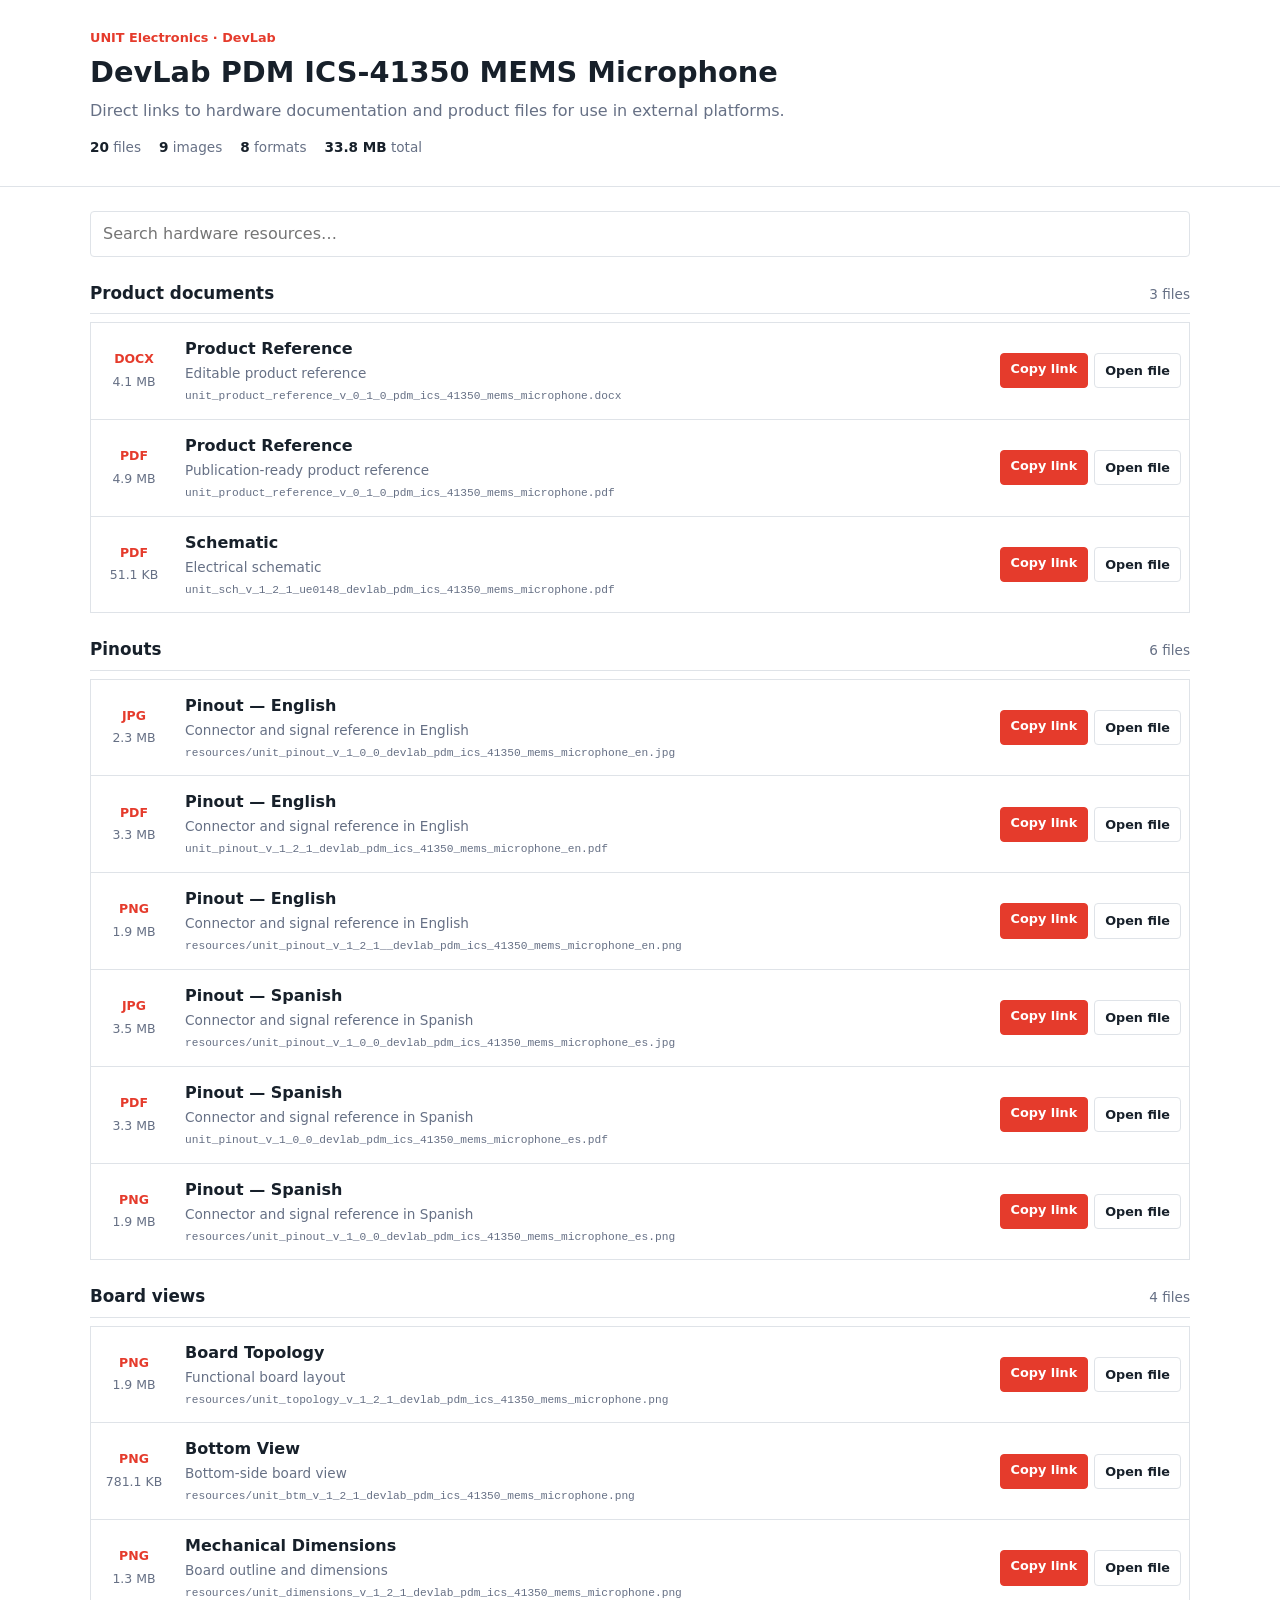
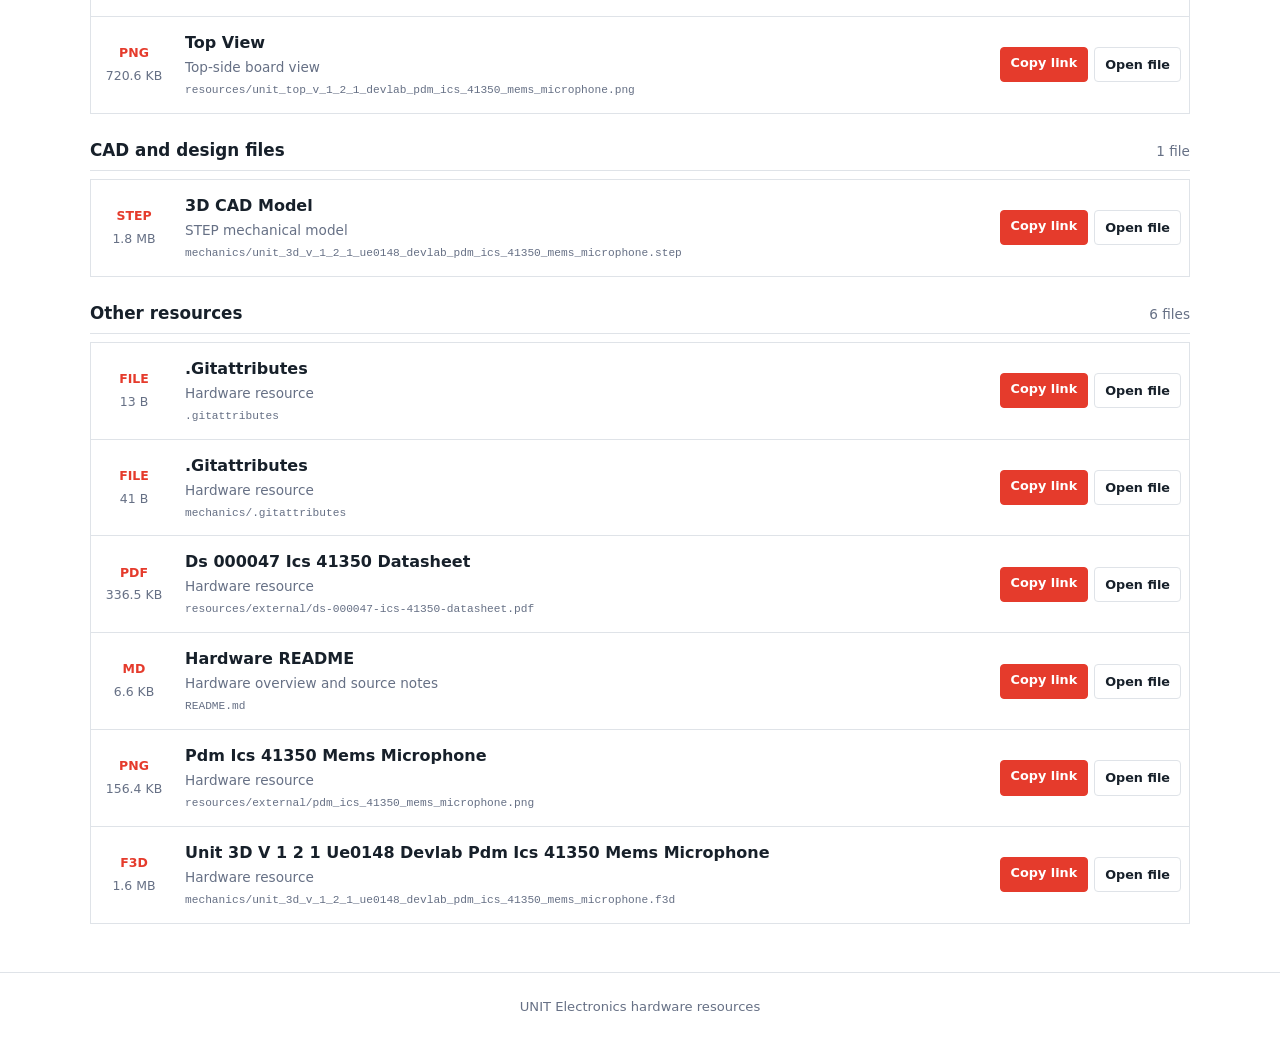
==== commit 94169b09: "Auto-update hardware documentation [skip ci]" ====
--- a/docs/hardware/index.html
+++ b/docs/hardware/index.html
@@ -139,10 +139,10 @@
       <h1>DevLab PDM ICS-41350 MEMS Microphone</h1>
       <p class="subtitle">Direct links to hardware documentation and product files for use in external platforms.</p>
       <div class="summary" aria-label="Resource summary">
-        <span><strong>19</strong> files</span>
-        <span><strong>8</strong> images</span>
+        <span><strong>20</strong> files</span>
+        <span><strong>9</strong> images</span>
         <span><strong>8</strong> formats</span>
-        <span><strong>34.7 MB</strong> total</span>
+        <span><strong>33.8 MB</strong> total</span>
       </div>
     </div>
   </header>
@@ -161,7 +161,7 @@
         <article class="resource-item" data-search="product reference unit_product_reference_v_0_1_0_pdm_ics_41350_mems_microphone.docx editable product reference">
           <div class="file-meta">
             <strong class="file-type">DOCX</strong>
-            <span class="file-size">5.1 MB</span>
+            <span class="file-size">4.1 MB</span>
           </div>
           <div class="resource-details">
             <h3>Product Reference</h3>
@@ -177,7 +177,7 @@
         <article class="resource-item" data-search="product reference unit_product_reference_v_0_1_0_pdm_ics_41350_mems_microphone.pdf publication-ready product reference">
           <div class="file-meta">
             <strong class="file-type">PDF</strong>
-            <span class="file-size">4.8 MB</span>
+            <span class="file-size">4.9 MB</span>
           </div>
           <div class="resource-details">
             <h3>Product Reference</h3>
@@ -407,7 +407,7 @@
       <section class="resource-section">
         <div class="section-heading">
           <h2>Other resources</h2>
-          <span>5 files</span>
+          <span>6 files</span>
         </div>
         <div class="resource-list">
         <article class="resource-item" data-search=".gitattributes .gitattributes hardware resource">
@@ -461,7 +461,7 @@
         <article class="resource-item" data-search="hardware readme readme.md hardware overview and source notes">
           <div class="file-meta">
             <strong class="file-type">MD</strong>
-            <span class="file-size">6.3 KB</span>
+            <span class="file-size">6.6 KB</span>
           </div>
           <div class="resource-details">
             <h3>Hardware README</h3>
@@ -471,6 +471,22 @@
           <div class="actions">
             <button class="button primary copy-link" type="button" data-url="README.md">Copy link</button>
             <a class="button" href="README.md" target="_blank" rel="noopener">Open file</a>
+          </div>
+        </article>
+
+        <article class="resource-item" data-search="pdm ics 41350 mems microphone resources/external/pdm_ics_41350_mems_microphone.png hardware resource">
+          <div class="file-meta">
+            <strong class="file-type">PNG</strong>
+            <span class="file-size">156.4 KB</span>
+          </div>
+          <div class="resource-details">
+            <h3>Pdm Ics 41350 Mems Microphone</h3>
+            <p>Hardware resource</p>
+            <code title="resources/external/pdm_ics_41350_mems_microphone.png">resources/external/pdm_ics_41350_mems_microphone.png</code>
+          </div>
+          <div class="actions">
+            <button class="button primary copy-link" type="button" data-url="resources/external/pdm_ics_41350_mems_microphone.png">Copy link</button>
+            <a class="button" href="resources/external/pdm_ics_41350_mems_microphone.png" target="_blank" rel="noopener">Open file</a>
           </div>
         </article>
 
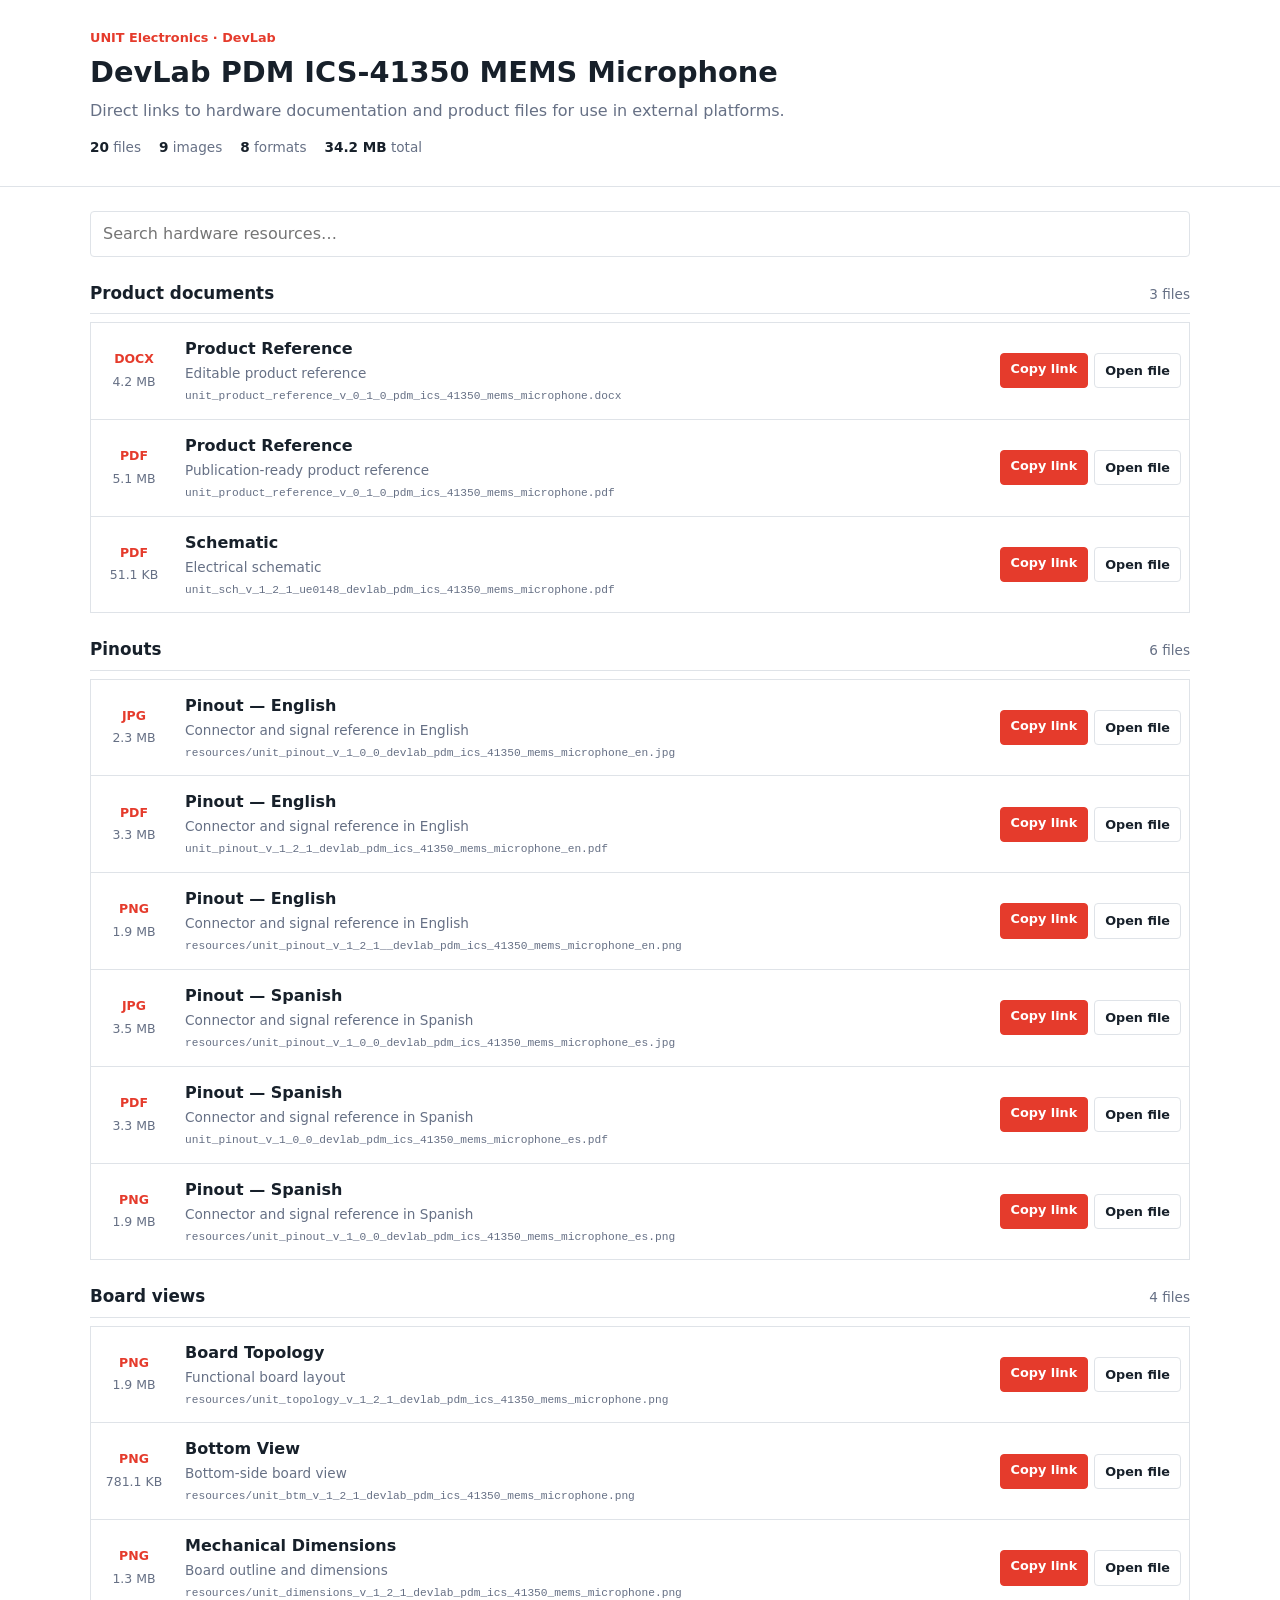
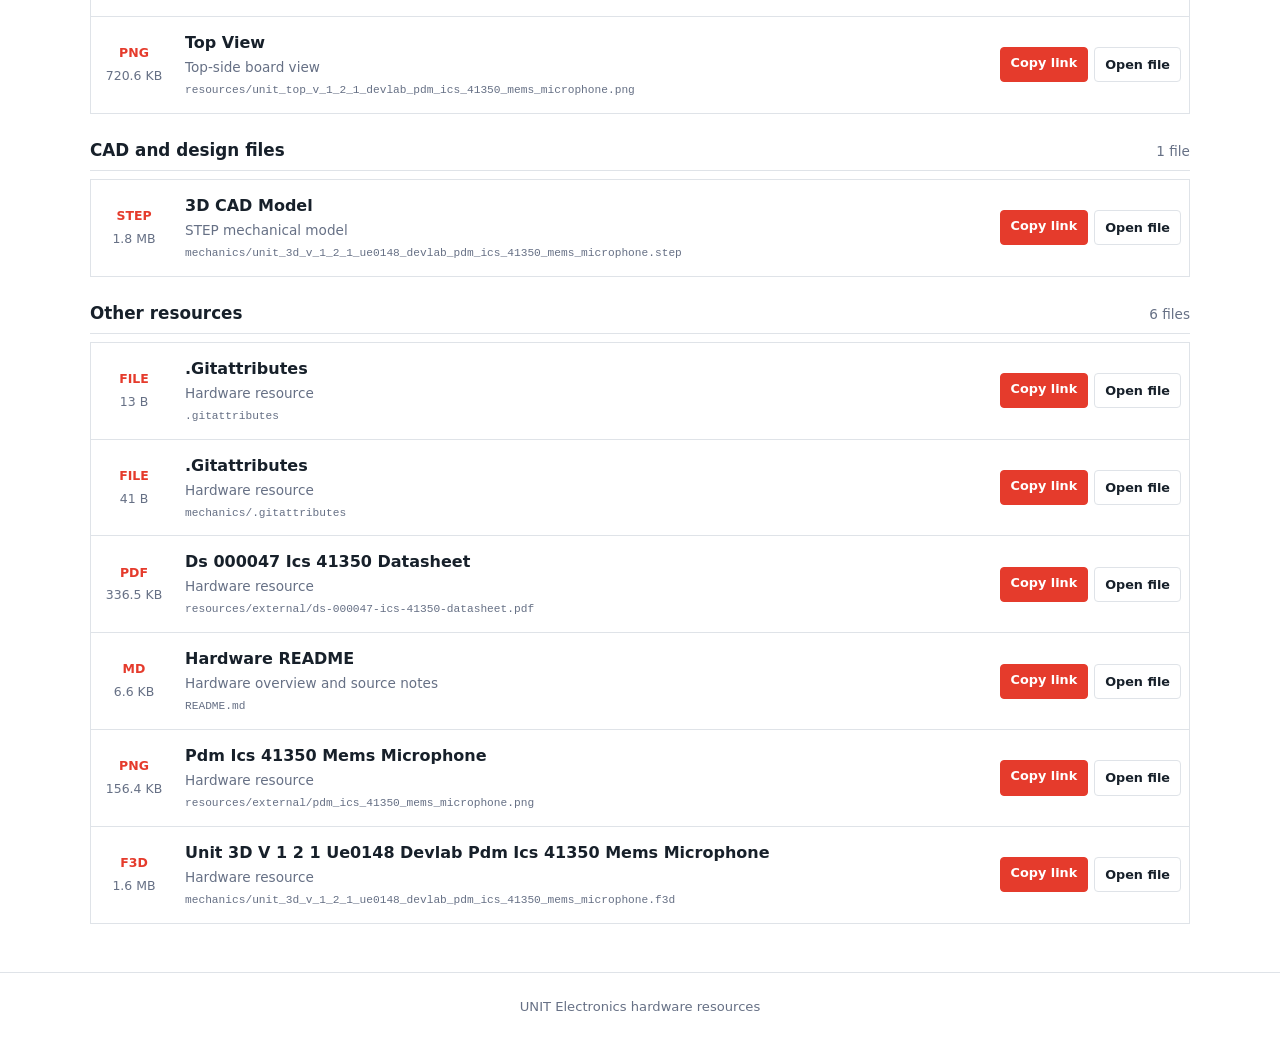
==== commit a4318084: "Auto-update hardware documentation [skip ci]" ====
--- a/docs/hardware/index.html
+++ b/docs/hardware/index.html
@@ -142,7 +142,7 @@
         <span><strong>20</strong> files</span>
         <span><strong>9</strong> images</span>
         <span><strong>8</strong> formats</span>
-        <span><strong>33.8 MB</strong> total</span>
+        <span><strong>34.2 MB</strong> total</span>
       </div>
     </div>
   </header>
@@ -161,7 +161,7 @@
         <article class="resource-item" data-search="product reference unit_product_reference_v_0_1_0_pdm_ics_41350_mems_microphone.docx editable product reference">
           <div class="file-meta">
             <strong class="file-type">DOCX</strong>
-            <span class="file-size">4.1 MB</span>
+            <span class="file-size">4.2 MB</span>
           </div>
           <div class="resource-details">
             <h3>Product Reference</h3>
@@ -177,7 +177,7 @@
         <article class="resource-item" data-search="product reference unit_product_reference_v_0_1_0_pdm_ics_41350_mems_microphone.pdf publication-ready product reference">
           <div class="file-meta">
             <strong class="file-type">PDF</strong>
-            <span class="file-size">4.9 MB</span>
+            <span class="file-size">5.1 MB</span>
           </div>
           <div class="resource-details">
             <h3>Product Reference</h3>
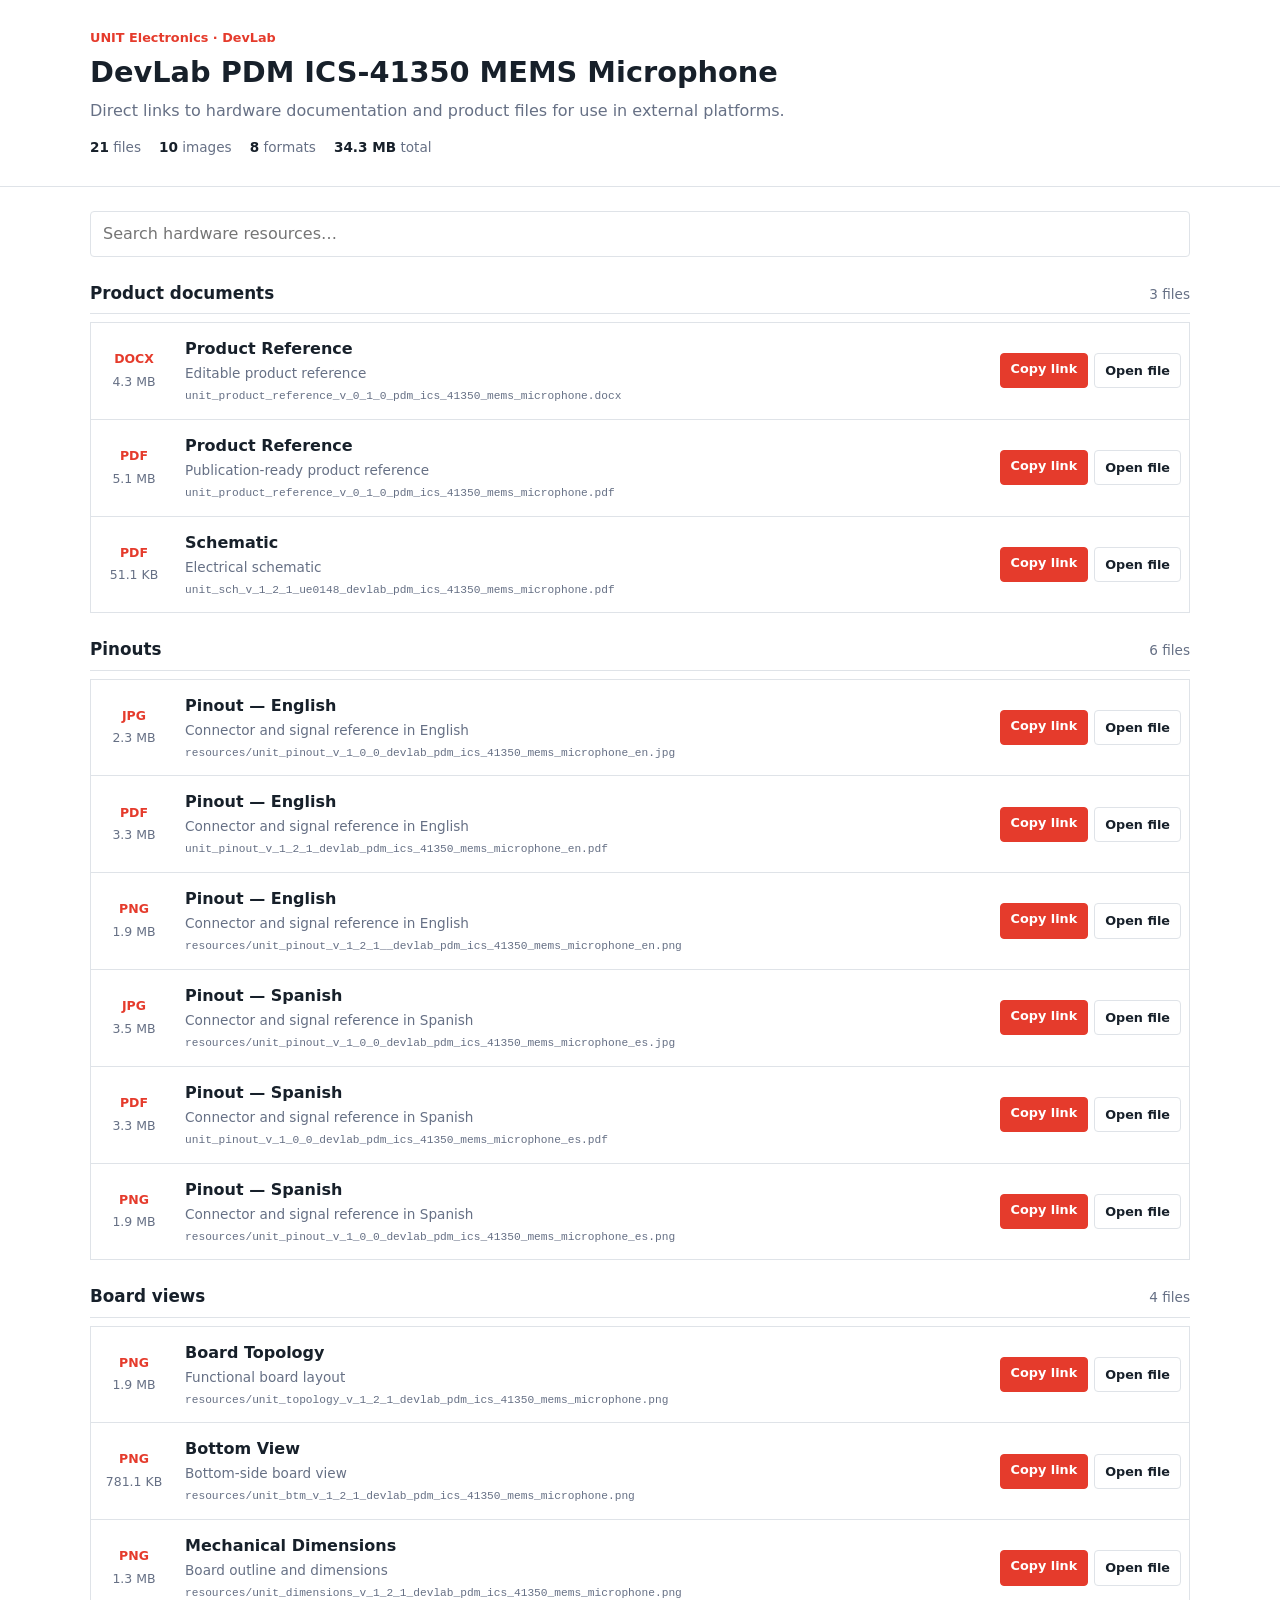
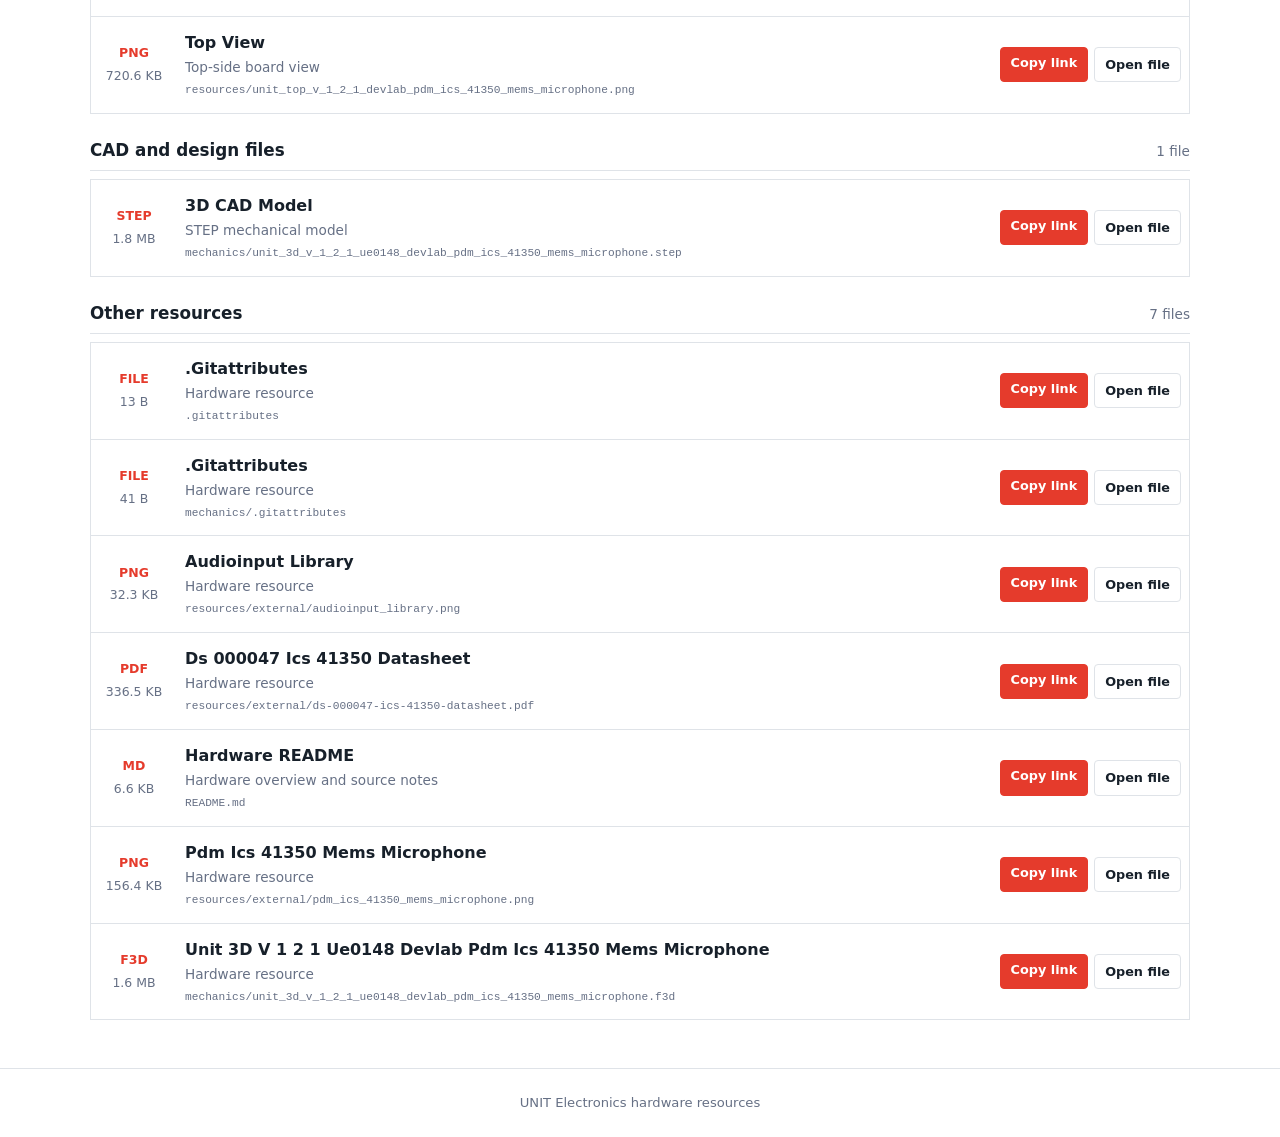
==== commit 12d057a7: "Auto-update hardware documentation [skip ci]" ====
--- a/docs/hardware/index.html
+++ b/docs/hardware/index.html
@@ -139,10 +139,10 @@
       <h1>DevLab PDM ICS-41350 MEMS Microphone</h1>
       <p class="subtitle">Direct links to hardware documentation and product files for use in external platforms.</p>
       <div class="summary" aria-label="Resource summary">
-        <span><strong>20</strong> files</span>
-        <span><strong>9</strong> images</span>
+        <span><strong>21</strong> files</span>
+        <span><strong>10</strong> images</span>
         <span><strong>8</strong> formats</span>
-        <span><strong>34.2 MB</strong> total</span>
+        <span><strong>34.3 MB</strong> total</span>
       </div>
     </div>
   </header>
@@ -161,7 +161,7 @@
         <article class="resource-item" data-search="product reference unit_product_reference_v_0_1_0_pdm_ics_41350_mems_microphone.docx editable product reference">
           <div class="file-meta">
             <strong class="file-type">DOCX</strong>
-            <span class="file-size">4.2 MB</span>
+            <span class="file-size">4.3 MB</span>
           </div>
           <div class="resource-details">
             <h3>Product Reference</h3>
@@ -407,7 +407,7 @@
       <section class="resource-section">
         <div class="section-heading">
           <h2>Other resources</h2>
-          <span>6 files</span>
+          <span>7 files</span>
         </div>
         <div class="resource-list">
         <article class="resource-item" data-search=".gitattributes .gitattributes hardware resource">
@@ -439,6 +439,22 @@
           <div class="actions">
             <button class="button primary copy-link" type="button" data-url="mechanics/.gitattributes">Copy link</button>
             <a class="button" href="mechanics/.gitattributes" target="_blank" rel="noopener">Open file</a>
+          </div>
+        </article>
+
+        <article class="resource-item" data-search="audioinput library resources/external/audioinput_library.png hardware resource">
+          <div class="file-meta">
+            <strong class="file-type">PNG</strong>
+            <span class="file-size">32.3 KB</span>
+          </div>
+          <div class="resource-details">
+            <h3>Audioinput Library</h3>
+            <p>Hardware resource</p>
+            <code title="resources/external/audioinput_library.png">resources/external/audioinput_library.png</code>
+          </div>
+          <div class="actions">
+            <button class="button primary copy-link" type="button" data-url="resources/external/audioinput_library.png">Copy link</button>
+            <a class="button" href="resources/external/audioinput_library.png" target="_blank" rel="noopener">Open file</a>
           </div>
         </article>
 
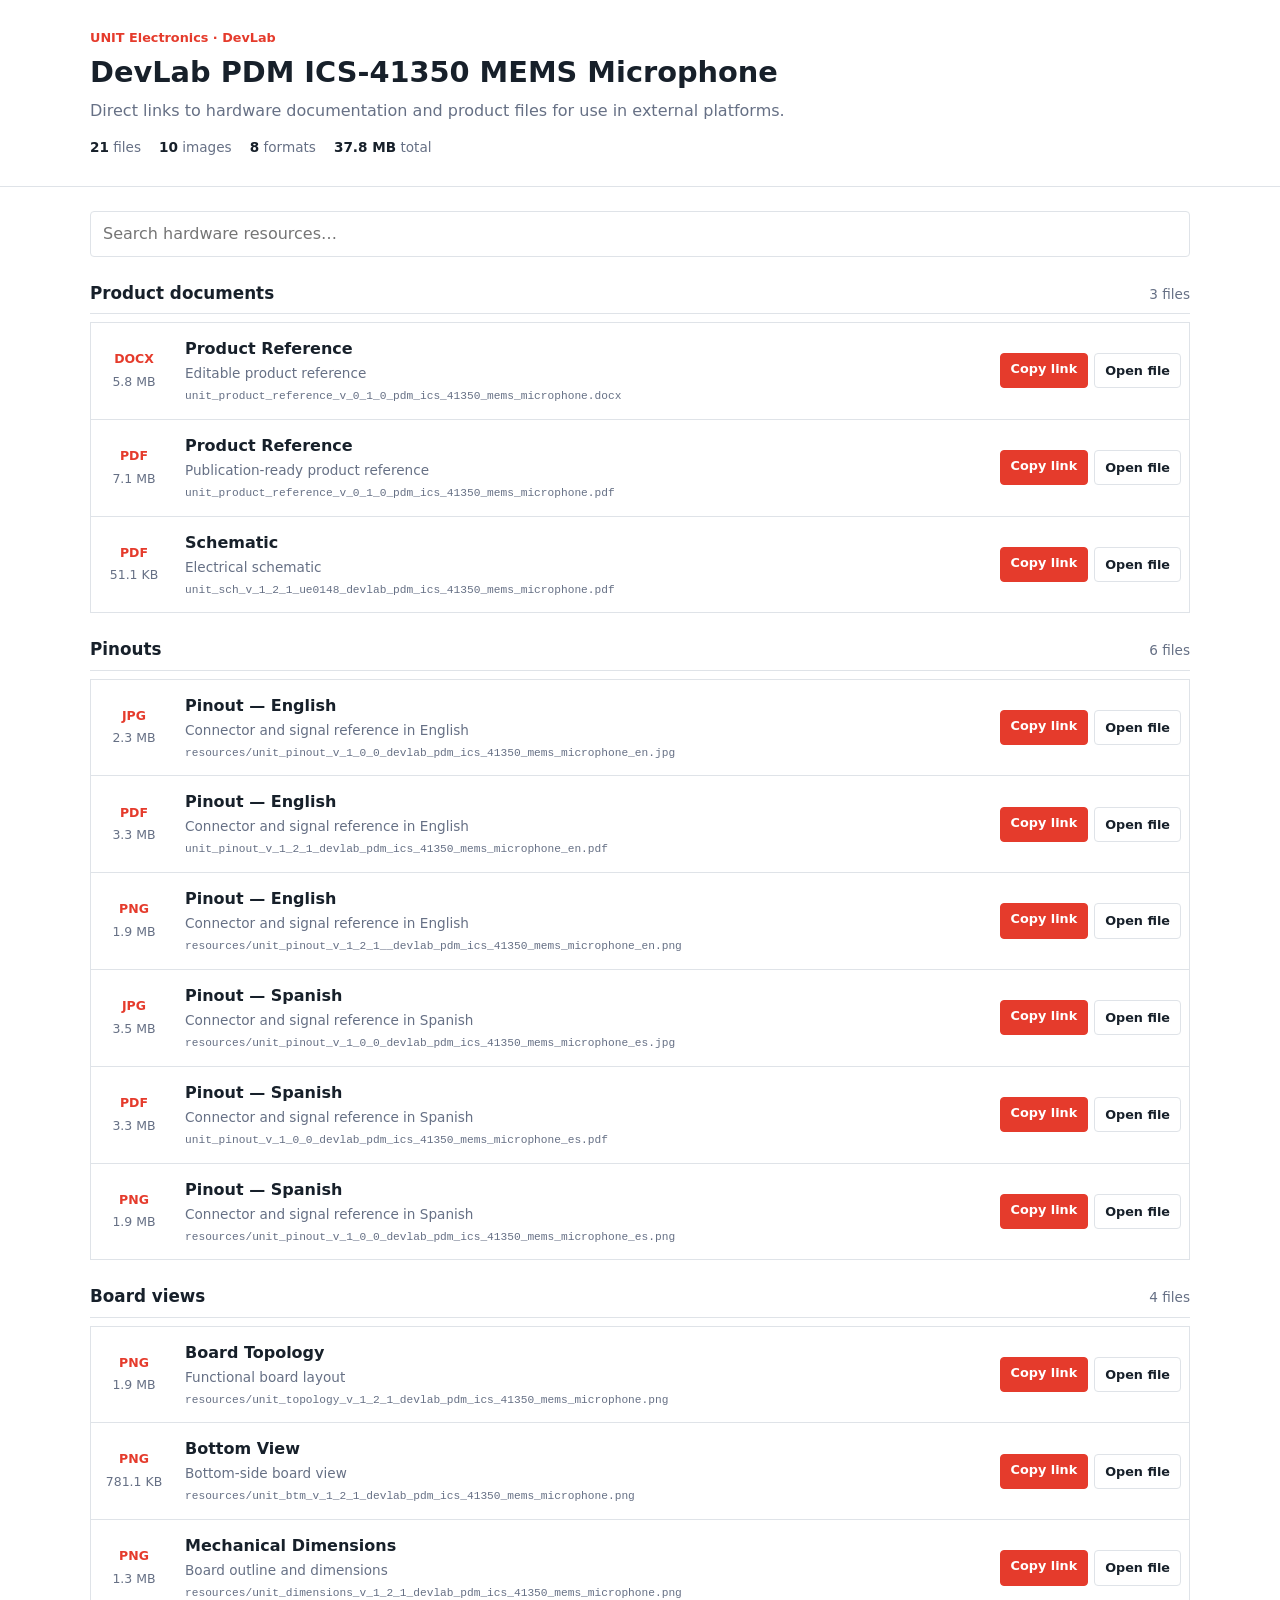
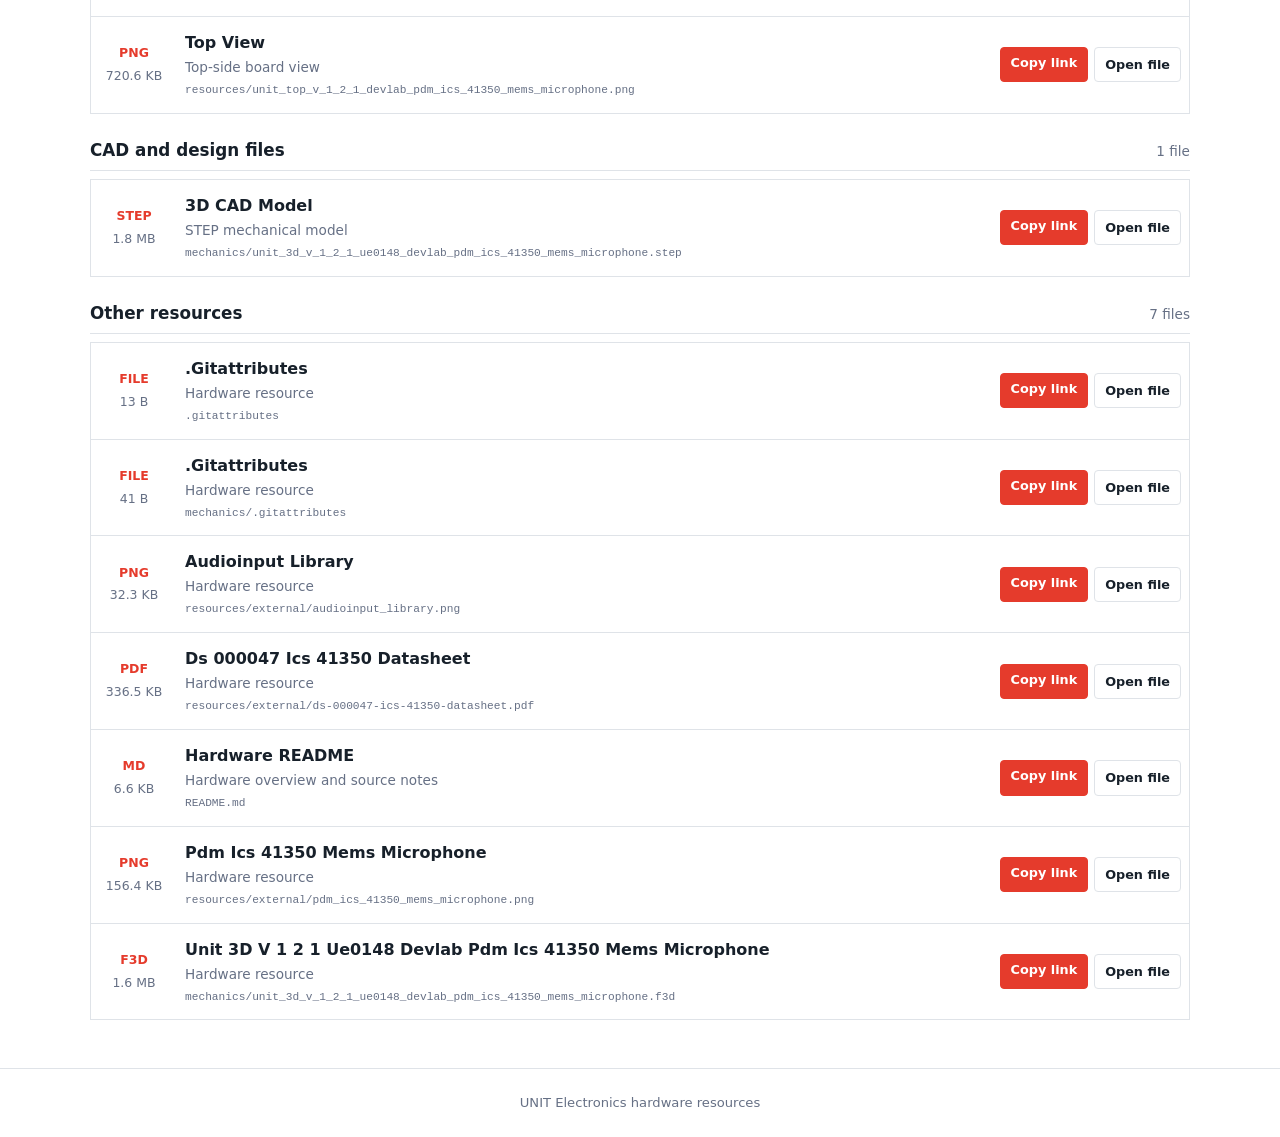
==== commit 40041dc8: "Auto-update hardware documentation [skip ci]" ====
--- a/docs/hardware/index.html
+++ b/docs/hardware/index.html
@@ -142,7 +142,7 @@
         <span><strong>21</strong> files</span>
         <span><strong>10</strong> images</span>
         <span><strong>8</strong> formats</span>
-        <span><strong>34.3 MB</strong> total</span>
+        <span><strong>37.8 MB</strong> total</span>
       </div>
     </div>
   </header>
@@ -161,7 +161,7 @@
         <article class="resource-item" data-search="product reference unit_product_reference_v_0_1_0_pdm_ics_41350_mems_microphone.docx editable product reference">
           <div class="file-meta">
             <strong class="file-type">DOCX</strong>
-            <span class="file-size">4.3 MB</span>
+            <span class="file-size">5.8 MB</span>
           </div>
           <div class="resource-details">
             <h3>Product Reference</h3>
@@ -177,7 +177,7 @@
         <article class="resource-item" data-search="product reference unit_product_reference_v_0_1_0_pdm_ics_41350_mems_microphone.pdf publication-ready product reference">
           <div class="file-meta">
             <strong class="file-type">PDF</strong>
-            <span class="file-size">5.1 MB</span>
+            <span class="file-size">7.1 MB</span>
           </div>
           <div class="resource-details">
             <h3>Product Reference</h3>
